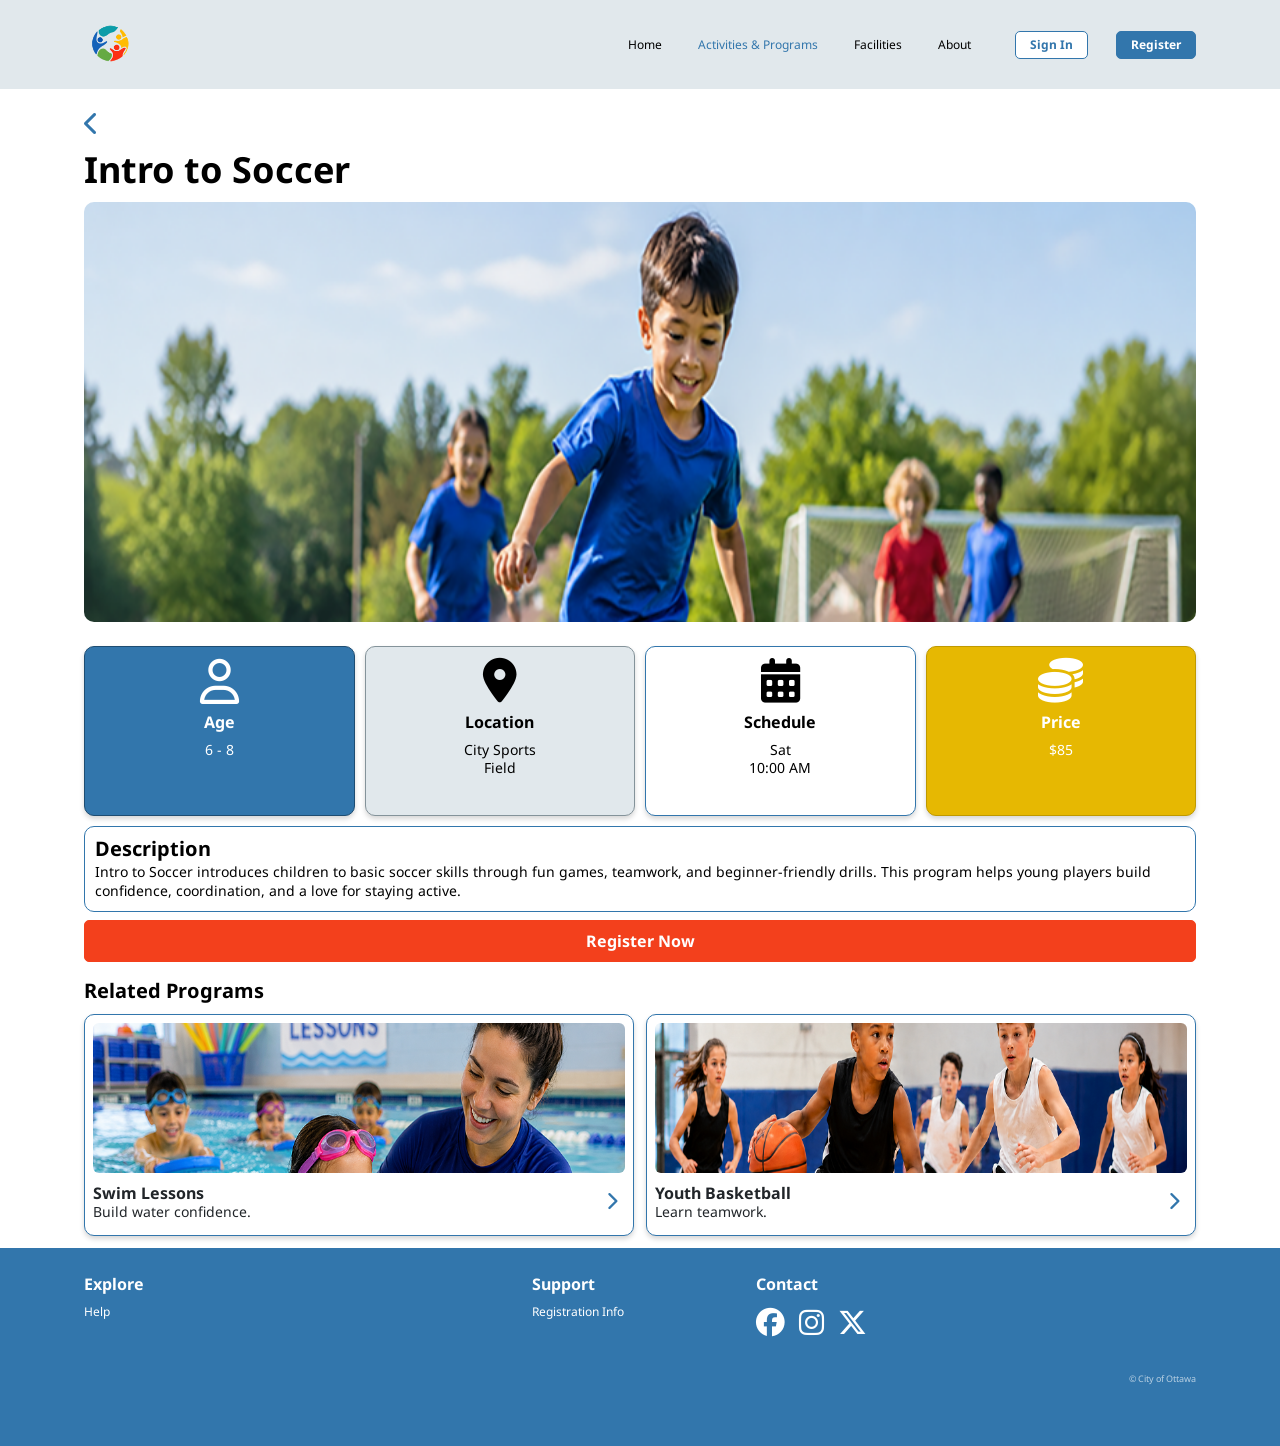
==== program-details.html @ 9c67387b "complete mobile pages and begin tablet homepage" ====
<!DOCTYPE html>
<html lang="en">

<head>
  <meta charset="UTF-8">

  <meta
    name="viewport"
    content="width=device-width, initial-scale=1"
  >

  <meta
    name="description"
    content="View details, schedule, location, price, and related programs for Intro to Soccer."
  >

  <title>Intro to Soccer | Recreation Centre</title>

  <!-- Google Font -->
  <link rel="preconnect" href="https://fonts.googleapis.com">

  <link
    rel="preconnect"
    href="https://fonts.gstatic.com"
    crossorigin
  >

  <link
    href="https://fonts.googleapis.com/css2?family=Noto+Sans:wght@400;600;700&display=swap"
    rel="stylesheet"
  >

  <!-- Bootstrap CSS -->
  <link
    href="https://cdn.jsdelivr.net/npm/bootstrap@5.3.3/dist/css/bootstrap.min.css"
    rel="stylesheet"
  >

  <!-- Font Awesome -->
  <link
    rel="stylesheet"
    href="https://cdnjs.cloudflare.com/ajax/libs/font-awesome/6.5.2/css/all.min.css"
  >

  <!-- Custom CSS -->
  <link rel="stylesheet" href="css/style.css">
</head>

<body>
  <!-- Skip link -->
  <a class="skip-link" href="#main-content">
    Skip to main content
  </a>

  <!-- Header -->
  <header class="site-header">
    <nav
      class="navbar navbar-expand-lg"
      aria-label="Main navigation"
    >
      <div class="container-fluid px-4">
        <!-- Logo -->
        <a
          class="navbar-brand"
          href="index.html"
          aria-label="Recreation Centre home"
        >
          <img
            src="images/logo-100.png"
            srcset="
              images/logo-100.png 1x,
              images/logo-200.png 2x
            "
            alt="Recreation Centre"
            class="site-logo"
          >
        </a>

        <!-- Mobile menu button -->
        <button
          class="navbar-toggler border-0 shadow-none"
          type="button"
          data-bs-toggle="offcanvas"
          data-bs-target="#mobile-navigation"
          aria-controls="mobile-navigation"
          aria-label="Open navigation menu"
        >
          <i
            class="fa-solid fa-bars"
            aria-hidden="true"
          ></i>
        </button>

        <!-- Desktop navigation -->
        <div class="d-none d-lg-flex ms-auto">
          <ul class="navbar-nav align-items-lg-center">
            <li class="nav-item">
              <a
                class="nav-link"
                href="index.html"
              >
                Home
              </a>
            </li>

            <li class="nav-item">
              <a
                class="nav-link active"
                href="programs.html"
                aria-current="page"
              >
                Activities &amp; Programs
              </a>
            </li>

            <li class="nav-item">
              <a
                class="nav-link"
                href="#"
              >
                Facilities
              </a>
            </li>

            <li class="nav-item">
              <a
                class="nav-link"
                href="#"
              >
                About
              </a>
            </li>

            <li class="nav-item ms-lg-3">
              <a
                class="btn btn-outline-primary"
                href="#"
              >
                Sign In
              </a>
            </li>

            <li class="nav-item ms-lg-2">
              <a
                class="btn btn-primary register-button"
                href="#"
              >
                Register
              </a>
            </li>
          </ul>
        </div>
      </div>
    </nav>
  </header>

  <!-- Mobile offcanvas navigation -->
  <div
    class="offcanvas offcanvas-end mobile-menu"
    tabindex="-1"
    id="mobile-navigation"
    aria-labelledby="mobile-navigation-title"
  >
    <div class="offcanvas-header">
      <h2
        class="visually-hidden"
        id="mobile-navigation-title"
      >
        Mobile navigation
      </h2>

      <button
        type="button"
        class="btn-close"
        data-bs-dismiss="offcanvas"
        aria-label="Close navigation menu"
      ></button>
    </div>

    <div class="offcanvas-body d-flex flex-column">
      <!-- Main mobile navigation -->
      <nav aria-label="Mobile navigation">
        <ul class="mobile-nav-list list-unstyled mb-0">
          <li class="mobile-nav-item">
            <a
              class="mobile-nav-link"
              href="index.html"
            >
              <span
                class="mobile-nav-icon"
                aria-hidden="true"
              >
                <i class="fa-solid fa-house"></i>
              </span>

              <span>Home</span>
            </a>
          </li>

          <li class="mobile-nav-item">
            <a
              class="mobile-nav-link active"
              href="programs.html"
              aria-current="page"
            >
              <span
                class="mobile-nav-icon"
                aria-hidden="true"
              >
                <i class="fa-solid fa-qrcode"></i>
              </span>

              <span>Activities &amp; Programs</span>
            </a>
          </li>

          <li class="mobile-nav-item">
            <a
              class="mobile-nav-link"
              href="#"
            >
              <span
                class="mobile-nav-icon"
                aria-hidden="true"
              >
                <i class="fa-regular fa-building"></i>
              </span>

              <span>Facilities</span>
            </a>
          </li>

          <li class="mobile-nav-item">
            <a
              class="mobile-nav-link"
              href="#"
            >
              <span
                class="mobile-nav-icon"
                aria-hidden="true"
              >
                <i class="fa-solid fa-circle-info"></i>
              </span>

              <span>About</span>
            </a>
          </li>
        </ul>
      </nav>

      <!-- Account buttons -->
      <div class="mobile-account-actions">
        <a
          class="btn btn-outline-primary w-100"
          href="#"
        >
          Sign In
        </a>

        <a
          class="btn btn-primary register-button w-100"
          href="#"
        >
          Register
        </a>
      </div>

      <!-- Bottom utility links -->
      <div class="mobile-menu-footer mt-auto">
        <ul class="list-unstyled mb-0">
          <li>
            <button
              class="mobile-utility-link w-100"
              type="button"
            >
              <span
                class="mobile-nav-icon"
                aria-hidden="true"
              >
                <i class="fa-solid fa-globe"></i>
              </span>

              <span>Language</span>

              <i
                class="fa-solid fa-chevron-down ms-auto"
                aria-hidden="true"
              ></i>
            </button>
          </li>

          <li>
            <a
              class="mobile-utility-link"
              href="#"
            >
              <span
                class="mobile-nav-icon"
                aria-hidden="true"
              >
                <i class="fa-regular fa-circle-question"></i>
              </span>

              <span>Help</span>
            </a>
          </li>
        </ul>
      </div>
    </div>
  </div>

  <!-- Main content -->
  <main id="main-content">

    <!-- Program introduction section -->
    <section
      class="program-detail-intro-section"
      aria-labelledby="program-detail-title"
    >
      <div class="container-fluid px-4">
        <a
          class="back-link"
          href="programs.html"
          aria-label="Back to programs"
        >
          <i
            class="fa-solid fa-chevron-left"
            aria-hidden="true"
          ></i>
        </a>

        <h1 id="program-detail-title">
          Intro to Soccer
        </h1>

        <img
          src="images/soccer-large.png"
          srcset="
            images/soccer-small.png 400w,
            images/soccer-large.png 800w
          "
          sizes="
            (min-width: 768px) 720px,
            100vw
          "
          class="program-detail-hero-image"
          alt="Children playing soccer outdoors"
        >
      </div>
    </section>

    <!-- Program information section -->
    <section
      class="program-information-section"
      aria-labelledby="program-information-title"
    >
      <div class="container-fluid px-4">
        <h2
          class="visually-hidden"
          id="program-information-title"
        >
          Program information
        </h2>

        <div class="row g-2">
          <!-- Age -->
          <div class="col-3">
            <article class="program-info-card age-info-card">
              <i
                class="fa-regular fa-user"
                aria-hidden="true"
              ></i>

              <h3>Age</h3>

              <p>6 - 8</p>
            </article>
          </div>

          <!-- Location -->
          <div class="col-3">
            <article class="program-info-card location-info-card">
              <i
                class="fa-solid fa-location-dot"
                aria-hidden="true"
              ></i>

              <h3>Location</h3>

              <p>
                City Sports<br>
                Field
              </p>
            </article>
          </div>

          <!-- Schedule -->
          <div class="col-3">
            <article class="program-info-card schedule-info-card">
              <i
                class="fa-solid fa-calendar-days"
                aria-hidden="true"
              ></i>

              <h3>Schedule</h3>

              <p>
                Sat<br>
                10:00 AM
              </p>
            </article>
          </div>

          <!-- Price -->
          <div class="col-3">
            <article class="program-info-card price-info-card">
              <i
                class="fa-solid fa-coins"
                aria-hidden="true"
              ></i>

              <h3>Price</h3>

              <p>$85</p>
            </article>
          </div>
        </div>
      </div>
    </section>

    <!-- Description section -->
    <section
      class="program-description-section"
      aria-labelledby="program-description-title"
    >
      <div class="container-fluid px-4">
        <article class="program-description-card">
          <h2 id="program-description-title">
            Description
          </h2>

          <p>
            Intro to Soccer introduces children to basic soccer skills
            through fun games, teamwork, and beginner-friendly drills.
            This program helps young players build confidence,
            coordination, and a love for staying active.
          </p>
        </article>

        <a
          class="btn btn-primary register-now-button w-100"
          href="#"
        >
          Register Now
        </a>
      </div>
    </section>

    <!-- Related programs section -->
    <section
      class="related-programs-section"
      aria-labelledby="related-programs-title"
    >
      <div class="container-fluid px-4">
        <h2 id="related-programs-title">
          Related Programs
        </h2>

        <div class="row g-3">
          <!-- Swim lessons -->
          <div class="col-6">
            <article class="card related-program-card h-100">
              <img
                src="images/swimming-small.png"
                srcset="
                  images/swimming-small.png 400w,
                  images/swimming-large.png 800w
                "
                sizes="50vw"
                class="card-img-top related-program-image"
                alt="Children attending a swimming lesson"
              >

              <div class="card-body">
                <div>
                  <h3 class="card-title">
                    Swim Lessons
                  </h3>

                  <p class="card-text">
                    Build water confidence.
                  </p>
                </div>

                <a
                  class="related-program-arrow"
                  href="program-details.html"
                  aria-label="View Swim Lessons program details"
                >
                  <i
                    class="fa-solid fa-chevron-right"
                    aria-hidden="true"
                  ></i>
                </a>
              </div>
            </article>
          </div>

          <!-- Youth basketball -->
          <div class="col-6">
            <article class="card related-program-card h-100">
              <img
                src="images/basketball-large.png"
                srcset="
                  images/basketball-small.png 400w,
                  images/basketball-large.png 800w
                "
                sizes="50vw"
                class="card-img-top related-program-image basketball-program-image"
                alt="Young people playing basketball in a gym"
              >

              <div class="card-body">
                <div>
                  <h3 class="card-title">
                    Youth Basketball
                  </h3>

                  <p class="card-text">
                    Learn teamwork.
                  </p>
                </div>

                <a
                  class="related-program-arrow"
                  href="program-details.html"
                  aria-label="View Youth Basketball program details"
                >
                  <i
                    class="fa-solid fa-chevron-right"
                    aria-hidden="true"
                  ></i>
                </a>
              </div>
            </article>
          </div>
        </div>
      </div>
    </section>
  </main>

  <!-- Footer -->
  <footer class="site-footer">
    <div class="container-fluid px-4">
      <div class="row text-center g-3">
        <div class="col-4">
          <h2 class="footer-heading">
            Explore
          </h2>

          <ul class="footer-links list-unstyled">
            <li>
              <a href="#">Help</a>
            </li>
          </ul>
        </div>

        <div class="col-4">
          <h2 class="footer-heading">
            Support
          </h2>

          <ul class="footer-links list-unstyled">
            <li>
              <a href="#">Registration Info</a>
            </li>
          </ul>
        </div>

        <div class="col-4">
          <h2 class="footer-heading">
            Contact
          </h2>

          <div class="social-links">
            <a
              href="#"
              aria-label="Facebook"
            >
              <i
                class="fa-brands fa-facebook"
                aria-hidden="true"
              ></i>
            </a>

            <a
              href="#"
              aria-label="Instagram"
            >
              <i
                class="fa-brands fa-instagram"
                aria-hidden="true"
              ></i>
            </a>

            <a
              href="#"
              aria-label="X"
            >
              <i
                class="fa-brands fa-x-twitter"
                aria-hidden="true"
              ></i>
            </a>
          </div>
        </div>
      </div>

      <p class="copyright">
        &copy; City of Ottawa
      </p>
    </div>
  </footer>

  <!-- Bootstrap JS -->
  <script
    src="https://cdn.jsdelivr.net/npm/bootstrap@5.3.3/dist/js/bootstrap.bundle.min.js"
  ></script>
</body>

</html>
---- css/style.css ----
/* ==================================================
   Google Font fallback
================================================== */

:root {
  /* Bootstrap overrides */
  --bs-primary: #f3401c;
  --bs-primary-rgb: 243, 64, 28;

  /* Brand colours */
  --color-primary: #f3401c;
  --color-primary-dark: #c93217;
  --color-blue: #3276ac;
  --color-blue-dark: #1e4d72;
  --color-yellow: #e6b802;
  --color-yellow-dark: #bf9900;

  /* Neutral colours */
  --color-text: #000000;
  --color-secondary-text: #333333;
  --color-muted-text: #5f6368;
  --color-background: #ffffff;
  --color-light-background: #e1e8ec;
  --color-light-border: #84939a;
  --color-white: #ffffff;

  /* Footer */
  --color-footer-background: #3276ac;
  --color-footer-text: #ffffff;

  /* Typography */
  --font-primary: "Noto Sans", Arial, sans-serif;

  --font-size-h1: 1.625rem; /* 26px */
  --font-size-h2: 1.25rem;  /* 20px */
  --font-size-h3: 1rem;     /* 16px */
  --font-size-body: 0.875rem; /* 14px */
  --font-size-large-body: 1rem; /* 16px */
  --font-size-small: 0.75rem; /* 12px */

  /* Layout */
  --page-padding: 20px;
  --content-max-width: 1200px;

  /* Shapes */
  --radius-small: 5px;
  --radius-medium: 10px;

  /* Motion */
  --transition-default: 0.2s ease;
}


/* ==================================================
   Reset and global styles
================================================== */

*,
*::before,
*::after {
  box-sizing: border-box;
}

html {
  scroll-behavior: smooth;
}

body {
  min-width: 320px;
  margin: 0;
  overflow-x: hidden;
  color: var(--color-text);
  background-color: var(--color-background);
  font-family: var(--font-primary);
  font-size: var(--font-size-body);
  line-height: 1.5;
}

button,
input,
select,
textarea {
  font-family: var(--font-primary);
}

img {
  display: block;
  max-width: 100%;
  height: auto;
}

a {
  color: inherit;
  text-decoration: none;
}

button,
input {
  font: inherit;
}

h1,
h2,
h3,
p {
  margin-top: 0;
}

h1 {
  font-size: var(--font-size-h1);
  font-weight: 600;
  line-height: 1.54;
}

h2 {
  font-size: var(--font-size-h2);
  font-weight: 600;
  line-height: 1.3;
}

h3 {
  font-size: var(--font-size-h3);
  font-weight: 700;
  line-height: 1.3;
}


/* ==================================================
   Shared Bootstrap container adjustment
================================================== */

/*
  Bootstrap px-4 is 24px and uses !important.
  The design needs 20px, so these selectors override it.
*/

.site-header .container-fluid,
main .container-fluid,
.site-footer .container-fluid {
  width: 100%;
  max-width: var(--content-max-width);
  margin-inline: auto;
  padding-right: var(--page-padding) !important;
  padding-left: var(--page-padding) !important;
}


/* ==================================================
   Accessibility
================================================== */

.skip-link {
  position: fixed;
  top: -100px;
  left: var(--page-padding);
  z-index: 2000;
  padding: 0.75rem 1rem;
  color: var(--color-white);
  background-color: var(--color-blue-dark);
  border-radius: var(--radius-small);
}

.skip-link:focus {
  top: 1rem;
}

a,
button,
.btn,
.form-control {
  transition:
    color var(--transition-default),
    background-color var(--transition-default),
    border-color var(--transition-default),
    box-shadow var(--transition-default),
    transform var(--transition-default);
}

a:focus-visible,
button:focus-visible,
.btn:focus-visible,
.form-control:focus-visible {
  outline: 3px solid rgba(50, 118, 172, 0.4);
  outline-offset: 3px;
}


/* ==================================================
   Bootstrap buttons
================================================== */

.btn {
  display: inline-flex;
  min-height: 40px;
  padding: 0.7rem 1.1rem;
  align-items: center;
  justify-content: center;
  border-radius: var(--radius-small);
  font-size: 1rem;
  font-weight: 700;
  line-height: 1;
}

.btn-primary {
  --bs-btn-color: #ffffff;
  --bs-btn-bg: #f3401c;
  --bs-btn-border-color: #f3401c;

  --bs-btn-hover-color: #ffffff;
  --bs-btn-hover-bg: #c93217;
  --bs-btn-hover-border-color: #c93217;


  --bs-btn-active-color: #ffffff;
  --bs-btn-active-bg: #C93217;
  --bs-btn-active-border-color: #c93217;
}

.btn-outline-primary {
  --bs-btn-color: #3276ac;
  --bs-btn-bg: #ffffff;
  --bs-btn-border-color: #3276ac;

  --bs-btn-hover-color: #3276ac;
  --bs-btn-hover-bg: #96a3ab;
  --bs-btn-hover-border-color: #3276ac;

  --bs-btn-active-color: #3276ac;
  --bs-btn-active-bg: #96a3ab;
  --bs-btn-active-border-color: #3276ac;
}

/* Register button exception */
.register-button {
    color: #ffffff;
    background-color: #3276ac;
    border-color: #3276ac;
}

.register-button:hover,
.register-button:focus-visible,
.register-button:active
.register-button.btn-primary:hover,
.register-button.btn-primary:focus-visible,
.register-button.btn-primary:active
.register-button.btn-primary.show {
    color: #ffffff;
    background-color: #1d496c;
    border-color: #1d496c;
}


/* ==================================================
   Header
================================================== */

.site-header {
  position: relative;
  z-index: 1030;
  height: 68px;
  background-color: var(--color-light-background);
}

.site-header .navbar {
  height: 68px;
  padding: 0;
}

.site-header .container-fluid {
  height: 100%;
}

.navbar-brand {
  display: flex;
  align-items: center;
  padding: 0;
  margin: 0;
}

.site-logo {
  width: 44px;
  height: 44px;
  object-fit: contain;
}

.brand-name {
  display: none;
}

.navbar-toggler {
  display: flex;
  width: 40px;
  height: 40px;
  padding: 0;
  align-items: center;
  justify-content: center;
  color: var(--color-text);
}

.navbar-toggler i {
  font-size: 2rem;
}

.navbar-toggler:hover {
  color: var(--color-blue);
}

.navbar-toggler:focus {
  box-shadow: none;
}


/* ==================================================
   Mobile offcanvas navigation
================================================== */

.mobile-menu {
  --bs-offcanvas-width: min(80vw, 320px);

  color: var(--color-text);
  background-color: var(--color-white);
  border-left: 0;
}

.mobile-menu .offcanvas-header {
  min-height: 68px;
  padding: 18px 20px 10px;
  justify-content: flex-end;
}

.mobile-menu .btn-close {
  width: 24px;
  height: 24px;
  padding: 0.5rem;
  margin: 0;
  background-size: 24px;
  opacity: 1;
}

.mobile-menu .offcanvas-body {
  padding: 10px 22px 24px;
}

.mobile-nav-list {
  margin: 0;
}

.mobile-nav-item {
  border-bottom: 1px solid #c8c8c8;
}

.mobile-nav-item:last-child {
  border-bottom: 0;
}

.mobile-nav-link {
  display: flex;
  min-height: 57px;
  align-items: center;
  gap: 18px;
  color: var(--color-text);
  font-size: 0.875rem;
  font-weight: 600;
}

.mobile-nav-link:hover,
.mobile-nav-link:focus-visible,
.mobile-nav-link.active {
  color: var(--color-blue);
}

.mobile-nav-icon {
  display: inline-flex;
  width: 28px;
  min-width: 28px;
  align-items: center;
  justify-content: center;
  font-size: 1.35rem;
}

.mobile-account-actions {
  display: grid;
  gap: 10px;
  margin-top: 18px;
}

.mobile-account-actions .btn {
  min-height: 40px;
}

.mobile-menu-footer {
  padding-top: 17px;
  border-top: 1px solid #9e9e9e;
}

.mobile-utility-link {
  display: flex;
  min-height: 46px;
  padding: 0;
  align-items: center;
  gap: 18px;
  color: var(--color-text);
  background: transparent;
  border: 0;
  font-size: 0.875rem;
  text-align: left;
}

.mobile-utility-link:hover,
.mobile-utility-link:focus-visible {
  color: var(--color-blue);
}

.offcanvas-backdrop.show {
  opacity: 0.55;
}


/* ==================================================
   Hero
================================================== */

.hero-section {
  min-height: 300px;
  position: relative;
  color: var(--color-white);
  background-image: url("../images/hero-small.png");
  background-position: center;
  background-repeat: no-repeat;
  background-size: cover;
}

.hero-overlay {
  min-height: 300px;
  padding-top: 22px;
  padding-bottom: 55px;
  display: flex;
  align-items: flex-start;
  background:
    linear-gradient(
      rgba(0, 0, 0, 0.1),
      rgba(0, 0, 0, 0.1)
    );
}

.hero-section h1 {
  max-width: 275px;
  margin-bottom: 2px;
  color: var(--color-white);
  font-size: var(--font-size-h1);
  font-weight: 600;
  line-height: 1.54;
}

.hero-section p {
  max-width: 340px;
  margin-bottom: 8px;
  color: var(--color-white);
  font-size: var(--font-size-large-body);
  font-weight: 400;
  line-height: 1.45;
}

.hero-button {
  min-height: 42px;
  padding: 0.4rem 1.25rem;
}


/* ==================================================
   Search
================================================== */

.search-section {
  position: relative;
  z-index: 10;
  margin-top: -23px;
  margin-bottom: 42px;
}

.search-form {
  width: 100%;
}

.search-form .input-group {
  height: 36px;
}

.search-form .input-group-text {
  padding: 0 0 0 12px;
  color: var(--color-blue);
  background-color: var(--color-white);
  border: 1px solid var(--color-blue);
  border-right: 0;
  border-radius: var(--radius-medium) 0 0 var(--radius-medium);
  font-size: 1.4rem;
}

.search-form .form-control {
  height: 36px;
  padding: 0 12px;
  color: var(--color-text);
  background-color: var(--color-white);
  border: 1px solid var(--color-blue);
  border-left: 0;
  border-radius: 0 var(--radius-medium) var(--radius-medium) 0;
  font-size: 1rem;
  box-shadow: none;
}

.search-form .form-control::placeholder {
  color: #cfd8de;
  opacity: 1;
}

.search-form .form-control:focus {
  border-color: var(--color-blue-dark);
  box-shadow: none;
}


/* ==================================================
   Quick links
================================================== */

.quick-links-section {
  padding-bottom: 18px;
}

.quick-links-section h2 {
  margin-bottom: 18px;
}

.quick-links-section .row {
  --bs-gutter-x: 14px;
  --bs-gutter-y: 14px;
}

.quick-link-card {
  display: flex;
  width: 100%;
  min-height: 67px;
  padding: 20px 16px;
  align-items: center;
  justify-content: center;
  gap: 13px;
  color: var(--color-text);
  border: 1px solid;
  border-radius: var(--radius-medium);
  box-shadow: 0 3px 5px rgba(0, 0, 0, 0.18);
  font-size: 1rem;
  font-weight: 700;
}

.quick-link-card i {
  width: 26px;
  min-width: 26px;
  font-size: 1.55rem;
  text-align: center;
}

.quick-link-card:hover {
  transform: translateY(-2px);
}

.quick-link-programs {
  color: var(--color-white);
  background-color: var(--color-yellow);
  border-color: var(--color-yellow-dark);
}

.quick-link-programs:hover,
.quick-link-programs:focus-visible {
  color: var(--color-white);
  background-color: var(--color-yellow-dark);
}

.quick-link-facilities {
  color: var(--color-text);
  background-color: var(--color-light-background);
  border-color: var(--color-light-border);
}

.quick-link-facilities:hover,
.quick-link-facilities:focus-visible {
  color: var(--color-text);
  background-color: #aeb8bf;
  border-color: var(--color-light-border);
}

.quick-link-schedules {
  color: var(--color-text);
  background-color: var(--color-white);
  border-color: var(--color-blue);
}

.quick-link-schedules:hover,
.quick-link-schedules:focus-visible {
  color: var(--color-text);
  background-color: #aeb8bf;
  border-color: var(--color-blue);
}

.quick-link-register {
  color: var(--color-white);
  background-color: var(--color-blue);
  border-color: var(--color-blue-dark);
}

.quick-link-register:hover,
.quick-link-register:focus-visible {
  color: var(--color-white);
  background-color: var(--color-blue-dark);
}

.quick-link-description {
  display: none;
}


/* ==================================================
   Popular programs
================================================== */

.popular-programs-section {
  padding-bottom: 16px;
}

.popular-programs-section h2 {
  margin-bottom: 14px;
}

.popular-programs-section .row {
  --bs-gutter-y: 11px;
}

.program-card {
  overflow: hidden;
  min-height: 103px;
  border: 1px solid var(--color-blue);
  border-radius: var(--radius-medium);
  box-shadow: 0 3px 5px rgba(0, 0, 0, 0.16);
}

.program-card .row {
  min-height: 103px;
  flex-wrap: nowrap;
}

.program-image {
  width: 108px;
  height: 80px;
  margin-left: 9px;
  object-fit: cover;
  border-radius: 5px;
}

.program-card .card-body {
  padding: 8px 8px 7px 16px;
}

.program-card .card-title {
  margin-bottom: 5px;
  font-size: var(--font-size-h3);
  font-weight: 700;
  white-space: nowrap;
}

.program-age {
  margin-bottom: 3px;
  color: var(--color-secondary-text);
  font-size: var(--font-size-body);
}

.program-card .card-text {
  margin-bottom: 0;
  color: var(--color-secondary-text);
  font-size: var(--font-size-body);
  line-height: 1.3;
}

.program-arrow {
  display: flex;
  width: 34px;
  min-height: 103px;
  align-items: center;
  justify-content: center;
  color: var(--color-blue);
  font-size: 1.25rem;
}

.program-arrow:hover,
.program-arrow:focus-visible {
  color: var(--color-blue-dark);
  background-color: rgba(50, 118, 172, 0.08);
}

/* ==================================================
   Activities & Programs page
================================================== */

/* Page title and search */
.programs-intro-section {
  padding-top: 18px;
}

.programs-intro-section h1 {
  margin-bottom: 12px;
  font-family: "Noto Sans", Arial, sans-serif;
  font-size: 26px;
  font-weight: 700;
  line-height: 1.3;
}

.program-search-form .input-group {
  height: 48px;
}

.program-search-form .input-group-text {
  padding: 0 0 0 12px;
  color: var(--color-blue);
  background-color: var(--color-white);
  border: 1px solid var(--color-blue);
  border-right: 0;
  border-radius: var(--radius-medium) 0 0 var(--radius-medium);
  font-size: 1.35rem;
}

.program-search-form .form-control {
  height: 48px;
  padding: 0 12px;
  color: var(--color-text);
  background-color: var(--color-white);
  border: 1px solid var(--color-blue);
  border-left: 0;
  border-radius: 0 var(--radius-medium) var(--radius-medium) 0;
  font-size: 1rem;
  box-shadow: none;
}

.program-search-form .form-control::placeholder {
  color: #cfd8de;
  opacity: 1;
}

.program-search-form .form-control:focus {
  border-color: var(--color-blue-dark);
  box-shadow: none;
}


/* Filter section */
.program-filter-section {
  padding-top: 13px;
  padding-bottom: 22px;
}

.program-filter-button {
  display: flex;
  min-height: 48px;
  padding: 0;
  align-items: center;
  justify-content: center;
  line-height: 1;
  gap: 12px;
  color: #3276ac;
  background-color: #ffffff;
  border: 1px solid #3276ac;
  border-radius: var(--radius-medium);
  font-family: "Noto Sans", Arial, sans-serif;
  font-size: 16px;
  font-weight: 600;
}

.program-filter-button i {
  font-size: 1.25rem;
}

/* White button hover */
.program-filter-button:hover,
.program-filter-button:focus-visible,
.program-filter-button[aria-expanded="true"] {
  color: #3276ac;
  background-color: #aeb8bf;
  border-color: #3276ac;
}

.filter-options-panel {
  margin-top: 10px;
  padding: 16px;
  background-color: var(--color-light-background);
  border: 1px solid var(--color-light-border);
  border-radius: var(--radius-medium);
}

.filter-options-panel .form-label {
  margin-bottom: 5px;
  font-weight: 600;
}

.filter-options-panel .form-select {
  border-color: var(--color-light-border);
}

.filter-options-panel .form-select:focus {
  border-color: var(--color-blue);
  box-shadow: 0 0 0 0.2rem rgba(50, 118, 172, 0.2);
}


/* Program list */
.program-list-section {
  padding-bottom: 12px;
}

.program-list-section .row {
  --bs-gutter-y: 14px;
}

.program-list-card {
  overflow: hidden;
  min-height: 120px;
  background-color: #ffffff;
  border: 1px solid var(--color-blue);
  border-radius: var(--radius-medium);
  box-shadow: 0 3px 5px rgba(0, 0, 0, 0.16);
  transition:
    background-color var(--transition-default),
    border-color var(--transition-default),
    box-shadow var(--transition-default),
    transform var(--transition-default);
}

.program-list-card:hover,
.program-list-card:focus-within {
  background-color: #aeb8bf;
}

.program-list-card > .row {
  min-height: 120px;
}

.program-list-image {
  width: 116px;
  height: 102px;
  margin-left: 8px;
  object-fit: cover;
  border-radius: 5px;
}

.program-list-card .card-body {
  padding: 8px 4px 6px 10px;
}

.program-list-card .card-title {
  margin-bottom: 5px;
  font-family: "Noto Sans", Arial, sans-serif;
  font-size: 16px;
  font-weight: 700;
  line-height: 1.25;
}

.program-details-list {
  margin: 0;
}

.program-details-list li {
  display: flex;
  min-height: 24px;
  align-items: center;
  gap: 8px;
  color: var(--color-secondary-text);
  font-family: "Noto Sans", Arial, sans-serif;
  font-size: 14px;
  font-weight: 400;
  line-height: 1.25;
}

.program-details-list i {
  width: 14px;
  min-width: 14px;
  color: var(--color-text);
  font-size: 0.8rem;
  text-align: center;
}

.program-list-arrow {
  display: flex;
  width: 36px;
  min-height: 120px;
  align-items: center;
  justify-content: center;
  color: var(--color-blue);
  font-size: 1.2rem;
}

.program-list-arrow:hover,
.program-list-arrow:focus-visible {
  color: var(--color-blue-dark);
}

/* ==================================================
   Program Details page
================================================== */

/* Intro section */
.program-detail-intro-section {
  padding-top: 14px;
}

.back-link {
  display: inline-flex;
  width: 40px;
  height: 40px;
  margin-bottom: 4px;
  align-items: center;
  justify-content: flex-start;
  color: #3276ac;
  font-size: 1.5rem;
  line-height: 1;
}

.back-link:hover {
  color: #3276ac;
}

.back-link:focus-visible,
.back-link:active {
  color: #b4c2cc;
}

.program-detail-intro-section h1 {
  margin-bottom: 8px;
  font-size: 26px;
  font-weight: 700;
  line-height: 1.3;
}

.program-detail-hero-image {
  width: 100%;
  height: 185px;
  object-fit: cover;
  object-position: center top;
  border-radius: 10px;
}


/* ==================================================
   Program information cards
================================================== */

.program-information-section {
  padding-top: 24px;
}

.program-information-section .row {
  --bs-gutter-x: 10px;
}

.program-info-card {
  display: flex;
  min-height: 125px;
  padding: 12px 5px 10px;
  flex-direction: column;
  align-items: center;
  justify-content: flex-start;
  text-align: center;
  border: 1px solid;
  border-radius: 10px;
  box-shadow: 0 3px 5px rgba(0, 0, 0, 0.16);
}

.program-info-card i {
  margin-bottom: 10px;
  font-size: 2rem;
  line-height: 1;
}

.program-info-card h3 {
  margin-bottom: 10px;
  font-size: 16px;
  font-weight: 700;
  line-height: 1.1;
}

.program-info-card p {
  margin-bottom: 0;
  font-size: 14px;
  line-height: 1.25;
}


/* Age */
.age-info-card {
  color: #ffffff;
  background-color: #3276ac;
  border-color: #1e4d72;
}

.age-info-card:hover,
.age-info-card:focus-within {
  background-color: #1d496c;
}


/* Location */
.location-info-card {
  color: #000000;
  background-color: #e1e8ec;
  border-color: #84939a;
}

.location-info-card:hover,
.location-info-card:focus-within {
  background-color: #aeb8bf;
}


/* Schedule */
.schedule-info-card {
  color: #000000;
  background-color: #ffffff;
  border-color: #3276ac;
}

.schedule-info-card:hover,
.schedule-info-card:focus-within {
  background-color: #aeb8bf;
}


/* Price */
.price-info-card {
  color: #ffffff;
  background-color: #e6b802;
  border-color: #bf9900;
}

.price-info-card:hover,
.price-info-card:focus-within {
  background-color: #bf9900;
}


/* ==================================================
   Description section
================================================== */

.program-description-section {
  padding-top: 10px;
}

.program-description-card {
  padding: 10px;
  background-color: #ffffff;
  border: 1px solid #3276ac;
  border-radius: 10px;
}

.program-description-card:hover,
.program-description-card:focus-within {
  background-color: #aeb8bf;
}

.program-description-card h2 {
  margin-bottom: 2px;
  font-size: 20px;
  font-weight: 700;
  line-height: 1.2;
}

.program-description-card p {
  margin-bottom: 0;
  font-size: 14px;
  line-height: 1.35;
}

.register-now-button {
  min-height: 42px;
  margin-top: 8px;
}


/* ==================================================
   Related programs
================================================== */

.related-programs-section {
  padding-top: 16px;
  padding-bottom: 12px;
}

.related-programs-section h2 {
  margin-bottom: 10px;
  font-size: 20px;
  font-weight: 700;
}

.related-programs-section .row {
  --bs-gutter-x: 12px;
}

.related-program-card {
  overflow: hidden;
  background-color: #ffffff;
  border: 1px solid #3276ac;
  border-radius: 10px;
  box-shadow: 0 3px 5px rgba(0, 0, 0, 0.16);
}

.related-program-card:hover,
.related-program-card:focus-within {
  background-color: #aeb8bf;
}

.related-program-image {
  width: calc(100% - 16px);
  height: 65px;
  margin: 8px 8px 0;
  object-fit: cover;
  object-position: center 25%;
  border-radius: 6px;
}

/* Basketball image position adjustment */
.basketball-related-image {
  object-position: center 20%;
}

.related-program-card .card-body {
  display: flex;
  min-height: 62px;
  padding: 6px 8px 8px;
  align-items: center;
  justify-content: space-between;
  gap: 6px;
}

.related-program-card .card-title {
  margin-bottom: 1px;
  font-size: 16px;
  font-weight: 700;
  line-height: 1.15;
}

.related-program-card .card-text {
  margin-bottom: 0;
  font-size: 14px;
  line-height: 1.2;
}

.related-program-arrow {
  display: inline-flex;
  width: 26px;
  min-width: 26px;
  height: 40px;
  align-items: center;
  justify-content: center;
  color: #3276ac;
  font-size: 1.15rem;
}

.related-program-arrow:hover {
  color: #3276ac;
}

.related-program-arrow:focus-visible,
.related-program-arrow:active {
  color: #b4c2cc;
}


/* ==================================================
   Small mobile adjustment
================================================== */

@media (max-width: 359.98px) {
  .program-detail-hero-image {
    height: 160px;
  }

  .program-information-section .row {
    --bs-gutter-x: 6px;
  }

  .program-info-card {
    min-height: 118px;
    padding-inline: 2px;
  }

  .program-info-card i {
    font-size: 1.6rem;
  }

  .program-info-card h3 {
    font-size: 14px;
  }

  .program-info-card p {
    font-size: 12px;
  }

  .related-program-card .card-title {
    font-size: 14px;
  }

  .related-program-card .card-text {
    font-size: 12px;
  }
}

/* ==================================================
   Footer
================================================== */

.site-footer {
  padding: 13px 0 7px;
  color: var(--color-footer-text);
  background-color: var(--color-footer-background);
}

.site-footer .row {
  --bs-gutter-x: 8px;
  --bs-gutter-y: 0;
}

.footer-heading {
  margin-bottom: 0;
  color: var(--color-white);
  font-size: var(--font-size-small);
  font-weight: 600;
}

.footer-links {
  margin-bottom: 0;
}

.footer-links a {
  color: var(--color-footer-text);
  font-size: var(--font-size-small);
  font-weight: 400;
}

.footer-links a:hover,
.footer-links a:focus-visible,
.social-links a:hover,
.social-links a:focus-visible {
  color: #dcecf7;
}

.social-links {
  display: flex;
  justify-content: center;
  gap: 7px;
}

.social-links a {
  color: var(--color-footer-text);
  font-size: 0.9rem;
}

.copyright {
  margin: 6px 0 0;
  color: rgba(255, 255, 255, 0.65);
  font-size: 0.55rem;
  text-align: right;
}


/* ==================================================
   Tablet homepage
================================================== */

@media (min-width: 768px) {
  :root {
    --page-padding: 44px;
  }

  /* Header */
  .site-header,
  .site-header .navbar {
    height: 89px;
  }

  .site-logo {
    width: 52px;
    height: 52px;
  }

  .navbar-brand {
    gap: 12px;
  }

  .brand-name {
    display: block;
    color: var(--color-text);
    font-size: 16px;
    font-weight: 700;
    line-height: 1.05;
  }

  .navbar-nav {
    gap: 20px;
  }

  .navbar-nav .nav-link {
    padding: 8px 0;
    color: var(--color-text);
    font-size: 12px;
    font-weight: 400;
    white-space: nowrap;
  }

  .navbar-nav .nav-link:hover,
  .navbar-nav .nav-link:focus-visible,
  .navbar-nav .nav-link.active {
    color: var(--color-blue);
  }

  .navbar-nav .btn {
    min-height: 28px;
    padding: 5px 14px;
    font-size: 12px;
  }


  /* Hero */
  .hero-section {
    min-height: 360px;
    position: relative;
    color: var(--color-text);
    background: var(--color-white);
  }

  .hero-section::before {
    content: "";
    width: 43%;
    height: 251px;
    position: absolute;
    top: 24px;
    right: var(--page-padding);
    background-image:
      linear-gradient(
        to bottom,
        rgba(255, 255, 255, 0) 72%,
        rgba(255, 255, 255, 0.85) 100%
      ),
      url("../images/hero-large.png");
    background-position: center;
    background-repeat: no-repeat;
    background-size: cover;
    border-radius: 10px;
  }

  .hero-overlay {
    min-height: 360px;
    padding-top: 28px;
    padding-bottom: 76px;
    align-items: flex-start;
    background: transparent;
  }

  .hero-section .row {
    width: 100%;
  }

  .hero-section .col-12 {
    width: 50%;
  }

  .hero-section h1 {
    max-width: 390px;
    margin-bottom: 16px;
    color: var(--color-text);
    font-size: 36px;
    font-weight: 700;
    line-height: 1.45;
  }

  .hero-section p {
    max-width: 380px;
    margin-bottom: 16px;
    color: var(--color-text);
    font-size: 18px;
    line-height: 1.45;
  }

  .hero-button {
    width: 190px;
    min-height: 45px;
    padding: 0;
  }


  /* Search */
  .search-section {
    margin-top: -55px;
    margin-bottom: 20px;
  }

  .search-form {
    width: 100%;
    max-width: none;
    margin: 0;
  }

  .search-form .input-group {
    height: 44px;
  }

  .search-form .input-group-text,
  .search-form .form-control {
    height: 44px;
  }


  /* Quick links */
  .quick-links-section {
    padding-bottom: 22px;
  }

  .quick-links-section h2 {
    margin-bottom: 14px;
    font-size: 20px;
  }

  .quick-links-section .row {
    --bs-gutter-x: 20px;
    --bs-gutter-y: 0;
  }

  .quick-links-section .col-6 {
    width: 25%;
  }

  .quick-link-card {
    min-height: 174px;
    padding: 25px 19px 11px;
    flex-direction: column;
    justify-content: flex-start;
    gap: 9px;
    text-align: center;
  }

  .quick-link-card i {
    width: auto;
    margin-bottom: 0;
    font-size: 2.7rem;
  }

  .quick-link-title {
    font-size: 16px;
    font-weight: 700;
  }

  .quick-link-description {
    display: block;
    max-width: 135px;
    font-size: 14px;
    font-weight: 400;
    line-height: 1.35;
  }


  /* Popular programs */
  .popular-programs-section {
    padding-bottom: 28px;
  }

  .popular-programs-section h2 {
    margin-bottom: 12px;
    font-size: 20px;
  }

  .popular-programs-section .row {
    --bs-gutter-x: 20px;
    --bs-gutter-y: 0;
  }

  .popular-programs-section .col-12 {
    width: 25%;
  }

  .home-program-card,
  .program-card {
    min-height: 160px;
    position: relative;
    overflow: hidden;
    border: 1px solid var(--color-blue-dark);
    border-radius: 8px;
  }

  .home-program-image,
  .program-card .program-image {
    width: 100%;
    height: 160px;
    margin: 0;
    object-fit: cover;
    border-radius: 0;
  }

  .home-program-overlay {
    position: absolute;
    right: 0;
    bottom: 0;
    left: 0;
    padding: 30px 9px 8px;
    color: var(--color-white);
    background:
      linear-gradient(
        to bottom,
        rgba(0, 0, 0, 0),
        rgba(0, 0, 0, 0.82)
      );
  }

  .home-program-overlay h3 {
    margin-bottom: 3px;
    color: var(--color-white);
    font-size: 14px;
    font-weight: 700;
  }

  .home-program-overlay p {
    margin-bottom: 1px;
    color: var(--color-white);
    font-size: 11px;
    line-height: 1.25;
  }

  .home-program-overlay i {
    width: 14px;
  }


  /* Footer */
  .site-footer {
    min-height: 198px;
    padding: 26px 0 15px;
  }

  .site-footer .row {
    align-items: flex-start;
    text-align: left !important;
  }

  .site-footer .row > div {
    width: 20%;
  }

  .site-footer .row > div:first-child {
    width: 40%;
  }

  .footer-brand-area {
    display: block;
  }

  .footer-heading {
    margin-bottom: 6px;
    font-size: 16px;
    font-weight: 700;
  }

  .footer-links a {
    font-size: 12px;
  }

  .social-links {
    justify-content: flex-start;
    gap: 14px;
  }

  .social-links a {
    font-size: 1.8rem;
  }

  .copyright {
    margin-top: 28px;
    font-size: 9px;
  }
}

/* ==================================================
   Desktop
================================================== */

@media (min-width: 992px) {
  .program-detail-intro-section h1 {
    font-size: 36px;
  }

  .program-detail-hero-image {
    height: 420px;
  }

  .program-info-card {
    min-height: 170px;
  }

  .program-info-card i {
    font-size: 2.8rem;
  }

  .related-program-image {
    height: 150px;
  }
}
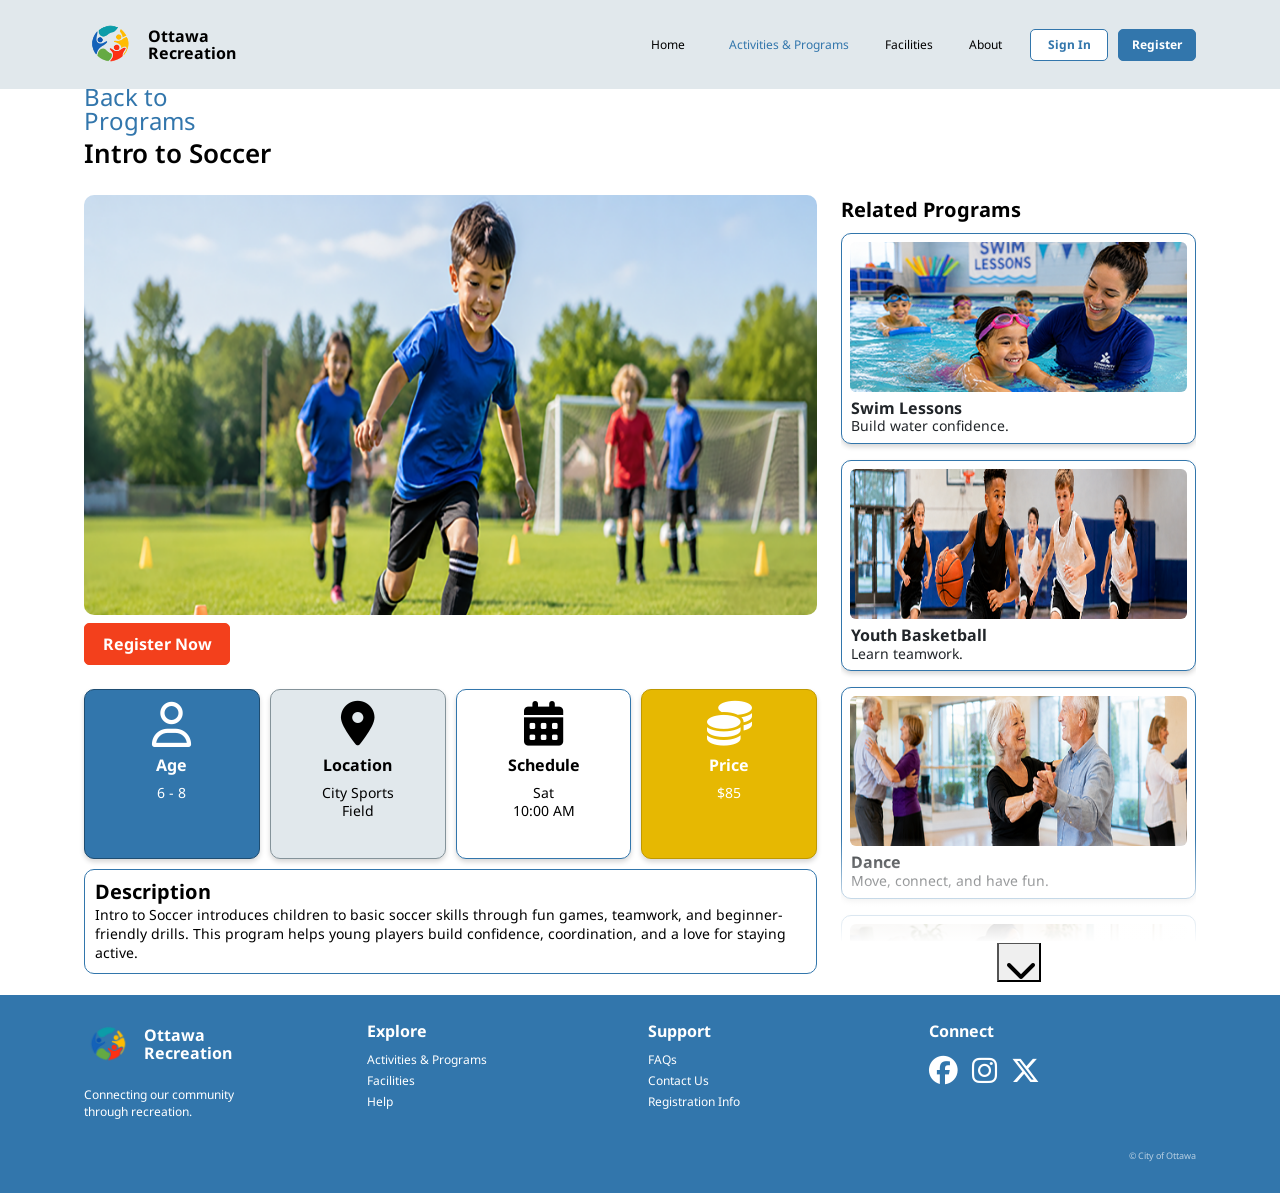
==== commit 720a52e5: "Update tablet layouts and program details" ====
--- a/program-details.html
+++ b/program-details.html
@@ -55,7 +55,7 @@
   <!-- Header -->
   <header class="site-header">
     <nav
-      class="navbar navbar-expand-lg"
+      class="navbar navbar-expand-md"
       aria-label="Main navigation"
     >
       <div class="container-fluid px-4">
@@ -74,11 +74,12 @@
             alt="Recreation Centre"
             class="site-logo"
           >
+          <span class="brand-name">Ottawa<br>Recreation</span>
         </a>
 
         <!-- Mobile menu button -->
         <button
-          class="navbar-toggler border-0 shadow-none"
+          class="navbar-toggler border-0 shadow-none d-md-none"
           type="button"
           data-bs-toggle="offcanvas"
           data-bs-target="#mobile-navigation"
@@ -92,9 +93,9 @@
         </button>
 
         <!-- Desktop navigation -->
-        <div class="d-none d-lg-flex ms-auto">
-          <ul class="navbar-nav align-items-lg-center">
-            <li class="nav-item">
+        <div class="d-none d-md-flex ms-auto">
+          <ul class="navbar-nav align-items-md-center">
+            <li class="nav-item ms-md-3">
               <a
                 class="nav-link"
                 href="index.html"
@@ -103,7 +104,7 @@
               </a>
             </li>
 
-            <li class="nav-item">
+            <li class="nav-item ms-md-2">
               <a
                 class="nav-link active"
                 href="programs.html"
@@ -131,18 +132,18 @@
               </a>
             </li>
 
-            <li class="nav-item ms-lg-3">
+            <li class="nav-item sign-in-item">
               <a
-                class="btn btn-outline-primary"
+                class="btn btn-outline-primary sign-in-button"
                 href="#"
               >
                 Sign In
               </a>
             </li>
 
-            <li class="nav-item ms-lg-2">
+            <li class="nav-item register-item">
               <a
-                class="btn btn-primary register-button"
+                class="btn register-button"
                 href="#"
               >
                 Register
@@ -308,281 +309,532 @@
       </div>
     </div>
   </div>
-
-  <!-- Main content -->
   <main id="main-content">
 
-    <!-- Program introduction section -->
-    <section
-      class="program-detail-intro-section"
-      aria-labelledby="program-detail-title"
-    >
-      <div class="container-fluid px-4">
-        <a
-          class="back-link"
-          href="programs.html"
-          aria-label="Back to programs"
-        >
-          <i
-            class="fa-solid fa-chevron-left"
-            aria-hidden="true"
-          ></i>
-        </a>
-
-        <h1 id="program-detail-title">
-          Intro to Soccer
-        </h1>
-
-        <img
-          src="images/soccer-large.png"
-          srcset="
-            images/soccer-small.png 400w,
-            images/soccer-large.png 800w
-          "
-          sizes="
-            (min-width: 768px) 720px,
-            100vw
-          "
-          class="program-detail-hero-image"
-          alt="Children playing soccer outdoors"
-        >
-      </div>
-    </section>
-
-    <!-- Program information section -->
-    <section
-      class="program-information-section"
-      aria-labelledby="program-information-title"
-    >
-      <div class="container-fluid px-4">
-        <h2
-          class="visually-hidden"
-          id="program-information-title"
-        >
-          Program information
-        </h2>
-
-        <div class="row g-2">
-          <!-- Age -->
-          <div class="col-3">
-            <article class="program-info-card age-info-card">
-              <i
-                class="fa-regular fa-user"
-                aria-hidden="true"
-              ></i>
-
-              <h3>Age</h3>
-
-              <p>6 - 8</p>
-            </article>
-          </div>
-
-          <!-- Location -->
-          <div class="col-3">
-            <article class="program-info-card location-info-card">
-              <i
-                class="fa-solid fa-location-dot"
-                aria-hidden="true"
-              ></i>
-
-              <h3>Location</h3>
-
-              <p>
-                City Sports<br>
-                Field
-              </p>
-            </article>
-          </div>
-
-          <!-- Schedule -->
-          <div class="col-3">
-            <article class="program-info-card schedule-info-card">
-              <i
-                class="fa-solid fa-calendar-days"
-                aria-hidden="true"
-              ></i>
-
-              <h3>Schedule</h3>
-
-              <p>
-                Sat<br>
-                10:00 AM
-              </p>
-            </article>
-          </div>
-
-          <!-- Price -->
-          <div class="col-3">
-            <article class="program-info-card price-info-card">
-              <i
-                class="fa-solid fa-coins"
-                aria-hidden="true"
-              ></i>
-
-              <h3>Price</h3>
-
-              <p>$85</p>
-            </article>
-          </div>
-        </div>
-      </div>
-    </section>
-
-    <!-- Description section -->
-    <section
-      class="program-description-section"
-      aria-labelledby="program-description-title"
-    >
-      <div class="container-fluid px-4">
-        <article class="program-description-card">
-          <h2 id="program-description-title">
-            Description
-          </h2>
-
-          <p>
-            Intro to Soccer introduces children to basic soccer skills
-            through fun games, teamwork, and beginner-friendly drills.
-            This program helps young players build confidence,
-            coordination, and a love for staying active.
-          </p>
-        </article>
-
-        <a
-          class="btn btn-primary register-now-button w-100"
-          href="#"
-        >
-          Register Now
-        </a>
-      </div>
-    </section>
-
-    <!-- Related programs section -->
-    <section
-      class="related-programs-section"
-      aria-labelledby="related-programs-title"
-    >
-      <div class="container-fluid px-4">
-        <h2 id="related-programs-title">
-          Related Programs
-        </h2>
-
-        <div class="row g-3">
-          <!-- Swim lessons -->
-          <div class="col-6">
-            <article class="card related-program-card h-100">
+    <div class="container-fluid px-4">
+
+      <!-- Back to Programs -->
+      <a
+        class="back-link"
+        href="programs.html"
+        aria-label="Back to programs"
+      >
+        <i
+          class="fa-solid fa-chevron-left d-md-none"
+          aria-hidden="true"
+        ></i>
+
+        <span class="d-none d-md-inline">
+          Back to Programs
+        </span>
+      </a>
+
+
+      <h1
+        id="program-detail-title"
+        class="program-detail-title"
+      >
+        Intro to Soccer
+      </h1>
+
+
+      <div class="row program-detail-layout">
+
+        <!-- Left content -->
+        <div class="col-12 col-md-8">
+
+          <!-- Program hero -->
+          <section
+            class="program-detail-intro-section"
+            aria-labelledby="program-detail-title"
+          >
+            <div class="program-detail-hero-wrapper">
+
               <img
-                src="images/swimming-small.png"
+                src="images/soccer-large.png"
                 srcset="
-                  images/swimming-small.png 400w,
-                  images/swimming-large.png 800w
+                  images/soccer-small.png 400w,
+                  images/soccer-large.png 800w
                 "
-                sizes="50vw"
-                class="card-img-top related-program-image"
-                alt="Children attending a swimming lesson"
-              >
-
-              <div class="card-body">
-                <div>
-                  <h3 class="card-title">
-                    Swim Lessons
-                  </h3>
-
-                  <p class="card-text">
-                    Build water confidence.
-                  </p>
-                </div>
-
-                <a
-                  class="related-program-arrow"
-                  href="program-details.html"
-                  aria-label="View Swim Lessons program details"
-                >
+                sizes="
+                  (min-width: 768px) 60vw,
+                  100vw
+                "
+                class="program-detail-hero-image"
+                alt="Children playing soccer outdoors"
+              >
+
+              <a
+                class="btn btn-primary register-now-button tablet-register-button d-none d-md-inline-flex"
+                href="#"
+              >
+                Register Now
+              </a>
+
+            </div>
+          </section>
+
+
+          <!-- Program information -->
+          <section
+            class="program-information-section"
+            aria-labelledby="program-information-title"
+          >
+
+            <h2
+              class="visually-hidden"
+              id="program-information-title"
+            >
+              Program information
+            </h2>
+
+            <div class="row g-2">
+
+              <!-- Age -->
+              <div class="col-3">
+                <article class="program-info-card age-info-card">
                   <i
-                    class="fa-solid fa-chevron-right"
+                    class="fa-regular fa-user"
                     aria-hidden="true"
                   ></i>
-                </a>
+
+                  <h3>Age</h3>
+                  <p>6 - 8</p>
+                </article>
               </div>
-            </article>
-          </div>
-
-          <!-- Youth basketball -->
-          <div class="col-6">
-            <article class="card related-program-card h-100">
-              <img
-                src="images/basketball-large.png"
-                srcset="
-                  images/basketball-small.png 400w,
-                  images/basketball-large.png 800w
-                "
-                sizes="50vw"
-                class="card-img-top related-program-image basketball-program-image"
-                alt="Young people playing basketball in a gym"
-              >
-
-              <div class="card-body">
-                <div>
-                  <h3 class="card-title">
-                    Youth Basketball
-                  </h3>
-
-                  <p class="card-text">
-                    Learn teamwork.
-                  </p>
-                </div>
-
-                <a
-                  class="related-program-arrow"
-                  href="program-details.html"
-                  aria-label="View Youth Basketball program details"
-                >
+
+
+              <!-- Location -->
+              <div class="col-3">
+                <article class="program-info-card location-info-card">
                   <i
-                    class="fa-solid fa-chevron-right"
+                    class="fa-solid fa-location-dot"
                     aria-hidden="true"
                   ></i>
-                </a>
+
+                  <h3>Location</h3>
+
+                  <p>
+                    City Sports<br>
+                    Field
+                  </p>
+                </article>
               </div>
+
+
+              <!-- Schedule -->
+              <div class="col-3">
+                <article class="program-info-card schedule-info-card">
+                  <i
+                    class="fa-solid fa-calendar-days"
+                    aria-hidden="true"
+                  ></i>
+
+                  <h3>Schedule</h3>
+
+                  <p>
+                    Sat<br>
+                    10:00 AM
+                  </p>
+                </article>
+              </div>
+
+
+              <!-- Price -->
+              <div class="col-3">
+                <article class="program-info-card price-info-card">
+                  <i
+                    class="fa-solid fa-coins"
+                    aria-hidden="true"
+                  ></i>
+
+                  <h3>Price</h3>
+                  <p>$85</p>
+                </article>
+              </div>
+
+            </div>
+          </section>
+
+
+          <!-- Description -->
+          <section
+            class="program-description-section"
+            aria-labelledby="program-description-title"
+          >
+
+            <article class="program-description-card">
+
+              <h2 id="program-description-title">
+                Description
+              </h2>
+
+              <p>
+                Intro to Soccer introduces children to basic soccer skills
+                through fun games, teamwork, and beginner-friendly drills.
+                This program helps young players build confidence,
+                coordination, and a love for staying active.
+              </p>
+
             </article>
+
+            <!-- Mobile Register button -->
+            <a
+              class="btn btn-primary register-now-button w-100 d-md-none"
+              href="#"
+            >
+              Register Now
+            </a>
+
+          </section>
+
+        </div>
+
+
+        <!-- Right side: Related Programs -->
+        <div class="col-12 col-md-4">
+
+          <section
+            class="related-programs-section"
+            aria-labelledby="related-programs-title"
+          >
+
+            <h2 id="related-programs-title">
+              Related Programs
+            </h2>
+          
+          <div class="related-programs-list-mask">
+
+            <div class="row g-3">
+
+              <!-- Swim Lessons -->
+              <div class="col-6 col-md-12">
+
+                <article class="card related-program-card h-100">
+
+                  <img
+                    src="images/swimming-small.png"
+                    srcset="
+                      images/swimming-small.png 400w,
+                      images/swimming-large.png 800w
+                    "
+                    sizes="
+                      (min-width: 768px) 30vw,
+                      50vw
+                    "
+                    class="card-img-top related-program-image"
+                    alt="Children attending a swimming lesson"
+                  >
+
+                  <div class="card-body">
+
+                    <div>
+                      <h3 class="card-title">
+                        Swim Lessons
+                      </h3>
+
+                      <p class="card-text">
+                        Build water confidence.
+                      </p>
+                    </div>
+
+                    <a
+                      class="related-program-arrow d-md-none"
+                      href="program-details.html"
+                      aria-label="View Swim Lessons program details"
+                    >
+                      <i
+                        class="fa-solid fa-chevron-right"
+                        aria-hidden="true"
+                      ></i>
+                    </a>
+
+                  </div>
+
+                </article>
+              </div>
+
+
+              <!-- Youth Basketball -->
+              <div class="col-6 col-md-12">
+
+                <article class="card related-program-card h-100">
+
+                  <img
+                    src="images/basketball-large.png"
+                    srcset="
+                      images/basketball-small.png 400w,
+                      images/basketball-large.png 800w
+                    "
+                    sizes="
+                      (min-width: 768px) 30vw,
+                      50vw
+                    "
+                    class="card-img-top related-program-image basketball-related-image"
+                    alt="Young people playing basketball in a gym"
+                  >
+
+                  <div class="card-body">
+
+                    <div>
+                      <h3 class="card-title">
+                        Youth Basketball
+                      </h3>
+
+                      <p class="card-text">
+                        Learn teamwork.
+                      </p>
+                    </div>
+
+                    <a
+                      class="related-program-arrow d-md-none"
+                      href="program-details.html"
+                      aria-label="View Youth Basketball program details"
+                    >
+                      <i
+                        class="fa-solid fa-chevron-right"
+                        aria-hidden="true"
+                      ></i>
+                    </a>
+
+                  </div>
+
+                </article>
+              </div>
+
+
+              <!-- Dance - tablet and desktop -->
+              <div class="col-md-12 d-none d-md-block">
+
+                <article class="card related-program-card h-100">
+
+                  <img
+                    src="images/dance-small.png"
+                    srcset="
+                      images/dance-small.png 400w,
+                      images/dance-large.png 800w
+                    "
+                    sizes="30vw"
+                    class="card-img-top related-program-image"
+                    alt="Older adults participating in a dance class"
+                  >
+
+                  <div class="card-body">
+
+                    <div>
+                      <h3 class="card-title">
+                        Dance
+                      </h3>
+
+                      <p class="card-text">
+                        Move, connect, and have fun.
+                      </p>
+                    </div>
+
+                  </div>
+
+                </article>
+              </div>
+
+
+              <!-- Yoga - tablet and desktop -->
+              <div class="col-md-12 d-none d-md-block">
+
+                <article class="card related-program-card h-100">
+
+                  <img
+                    src="images/yoga-small.png"
+                    srcset="
+                      images/yoga-small.png 400w,
+                      images/yoga-large.png 800w
+                    "
+                    sizes="30vw"
+                    class="card-img-top related-program-image"
+                    alt="People participating in a yoga class"
+                  >
+
+                  <div class="card-body">
+
+                    <div>
+                      <h3 class="card-title">
+                        Yoga
+                      </h3>
+
+                      <p class="card-text">
+                        Stretch, breathe, and relax.
+                      </p>
+                    </div>
+
+                  </div>
+
+                </article>
+              </div>
+
+              <!-- Fitness -->
+              <div class="col-md-12 d-none d-md-block">
+                <article class="card related-program-card">
+                  <img
+                    src="images/fitness-small.png"
+                    srcset="
+                      images/fitness-small.png 400w,
+                      images/fitness-large.png 800w
+                    "
+                    sizes="30vw"
+                    class="card-img-top related-program-image"
+                    alt="People exercising in a fitness class"
+                  >
+                  <div class="card-body">
+                    <div>
+                      <h3 class="card-title">
+                        Fitness
+                      </h3>
+
+                      <p class="card-text">
+                        Build strength and stay active.
+                      </p>
+                    </div>
+
+                  </div>
+                </article>
+              </div>
+
+            </div>
           </div>
+
+            <div class="related-programs-more d-none d-md-flex">
+
+              <button
+                class="related-programs-more-button"
+                id="related-programs-toggle"
+                type="button"
+                aria-label="Show more related programs"
+                aria-expanded="false"
+              >
+                <i
+                  class="fa-solid fa-chevron-down"
+                  aria-hidden="true"
+                ></i>
+              </button>
+
+            </div>
+
+          </section>
+
         </div>
+
       </div>
-    </section>
+
+    </div>
+
   </main>
 
   <!-- Footer -->
   <footer class="site-footer">
     <div class="container-fluid px-4">
-      <div class="row text-center g-3">
-        <div class="col-4">
+
+      <div class="row g-3">
+
+        <!-- Brand -->
+        <div class="col-12 col-md-3 footer-brand-area">
+
+          <div class="footer-brand">
+            <img
+              src="images/logo-100.png"
+              srcset="
+                images/logo-100.png 1x,
+                images/logo-200.png 2x
+              "
+              class="footer-logo"
+              alt="Ottawa Recreation"
+            >
+
+            <span class="footer-brand-name">
+              Ottawa<br>
+              Recreation
+            </span>
+          </div>
+
+          <p class="footer-description">
+            Connecting our community<br>
+            through recreation.
+          </p>
+
+        </div>
+
+
+        <!-- Explore -->
+        <div class="col-4 col-md-3 footer-column">
+
           <h2 class="footer-heading">
             Explore
           </h2>
 
           <ul class="footer-links list-unstyled">
+
             <li>
-              <a href="#">Help</a>
-            </li>
+              <a href="programs.html">
+                Activities &amp; Programs
+              </a>
+            </li>
+
+            <li>
+              <a href="#">
+                Facilities
+              </a>
+            </li>
+
+            <li>
+              <a href="#">
+                Help
+              </a>
+            </li>
+
           </ul>
+
         </div>
 
-        <div class="col-4">
+
+        <!-- Support -->
+        <div class="col-4 col-md-3 footer-column">
+
           <h2 class="footer-heading">
             Support
           </h2>
 
           <ul class="footer-links list-unstyled">
+
             <li>
-              <a href="#">Registration Info</a>
-            </li>
+              <a href="#">
+                FAQs
+              </a>
+            </li>
+
+            <li>
+              <a href="#">
+                Contact Us
+              </a>
+            </li>
+
+            <li>
+              <a href="#">
+                Registration Info
+              </a>
+            </li>
+
           </ul>
+
         </div>
 
-        <div class="col-4">
+
+        <!-- Connect -->
+        <div class="col-4 col-md-3 footer-column">
+
           <h2 class="footer-heading">
-            Contact
+            Connect
           </h2>
 
           <div class="social-links">
+
             <a
               href="#"
               aria-label="Facebook"
@@ -612,13 +864,18 @@
                 aria-hidden="true"
               ></i>
             </a>
+
           </div>
+
         </div>
+
       </div>
+
 
       <p class="copyright">
         &copy; City of Ottawa
       </p>
+
     </div>
   </footer>
 
@@ -626,6 +883,33 @@
   <script
     src="https://cdn.jsdelivr.net/npm/bootstrap@5.3.3/dist/js/bootstrap.bundle.min.js"
   ></script>
-</body>
+
+  <script>
+    const relatedProgramsToggle =
+      document.getElementById("related-programs-toggle");
+
+    const relatedProgramsList =
+      document.querySelector(".related-programs-list-mask");
+
+    if (relatedProgramsToggle && relatedProgramsList) {
+      relatedProgramsToggle.addEventListener("click", function () {
+
+        const isExpanded =
+          relatedProgramsList.classList.toggle("is-expanded");
+
+        relatedProgramsToggle.classList.toggle(
+          "is-expanded",
+          isExpanded
+        );
+
+        relatedProgramsToggle.setAttribute(
+          "aria-expanded",
+          isExpanded
+        );
+
+      });
+    }
+  </script>
+  </body>
 
 </html>
--- a/css/style.css
+++ b/css/style.css
@@ -232,21 +232,17 @@
 
 /* Register button exception */
 .register-button {
-    color: #ffffff;
-    background-color: #3276ac;
-    border-color: #3276ac;
+  color: #ffffff;
+  background-color: #3276ac;
+  border-color: #3276ac;
 }
 
 .register-button:hover,
 .register-button:focus-visible,
-.register-button:active
-.register-button.btn-primary:hover,
-.register-button.btn-primary:focus-visible,
-.register-button.btn-primary:active
-.register-button.btn-primary.show {
-    color: #ffffff;
-    background-color: #1d496c;
-    border-color: #1d496c;
+.register-button:active {
+  color: #ffffff;
+  background-color: #1d496c;
+  border-color: #1d496c;
 }
 
 
@@ -275,6 +271,7 @@
   align-items: center;
   padding: 0;
   margin: 0;
+  flex-shrink: 0;
 }
 
 .site-logo {
@@ -807,6 +804,11 @@
   box-shadow: 0 0 0 0.2rem rgba(50, 118, 172, 0.2);
 }
 
+.program-card-link {
+  display: block;
+  color: inherit;
+  text-decoration: none;
+}
 
 /* Program list */
 .program-list-section {
@@ -1231,6 +1233,10 @@
   font-weight: 600;
 }
 
+.footer-brand-area {
+  display: none;
+}
+
 .footer-links {
   margin-bottom: 0;
 }
@@ -1282,6 +1288,12 @@
     height: 89px;
   }
 
+  .site-header .container-fluid {
+   display: flex;
+   flex-wrap: nowrap;
+   align-items: center;
+  }
+
   .site-logo {
     width: 52px;
     height: 52px;
@@ -1289,6 +1301,7 @@
 
   .navbar-brand {
     gap: 12px;
+    flex-shrink: 0;
   }
 
   .brand-name {
@@ -1301,6 +1314,9 @@
 
   .navbar-nav {
     gap: 20px;
+    flex-direction: row;
+    align-items: center;
+    flex-wrap: nowrap;
   }
 
   .navbar-nav .nav-link {
@@ -1318,11 +1334,20 @@
   }
 
   .navbar-nav .btn {
-    min-height: 28px;
-    padding: 5px 14px;
+    width: 78px;
+    height: 32px;
+    min-height: 32px;
+    padding: 0;
+    align-items: center;
+    justify-content: center;
     font-size: 12px;
-  }
-
+    line-height: 1;
+    white-space: nowrap;
+  }
+  
+  .sign-in-item {
+    margin-right: -10px;
+  }
 
   /* Hero */
   .hero-section {
@@ -1334,54 +1359,61 @@
 
   .hero-section::before {
     content: "";
-    width: 43%;
+    position: absolute;
+    top: 26px;
+    right: var(--page-padding);
+    width: 48%;
     height: 251px;
-    position: absolute;
-    top: 24px;
-    right: var(--page-padding);
-    background-image:
-      linear-gradient(
+    background-image: linear-gradient(
         to bottom,
-        rgba(255, 255, 255, 0) 72%,
-        rgba(255, 255, 255, 0.85) 100%
+        rgba(255, 255, 255, 0) 82%,
+        rgba(255, 255, 255, 0.9) 96%,
+        rgba(255, 255, 255, 1) 100%
       ),
       url("../images/hero-large.png");
+    background-repeat: no-repeat;
     background-position: center;
-    background-repeat: no-repeat;
     background-size: cover;
     border-radius: 10px;
   }
 
   .hero-overlay {
     min-height: 360px;
-    padding-top: 28px;
-    padding-bottom: 76px;
+    padding-top: 32px;
+    padding-bottom: 34px;
+    background: transparent;
+  }
+
+  .hero-overlay .container-fluid {
+    position: relative;
+    z-index: 1;
+  }
+
+  .hero-overlay .row {
+    min-height: 251px;
     align-items: flex-start;
-    background: transparent;
-  }
-
-  .hero-section .row {
-    width: 100%;
-  }
-
-  .hero-section .col-12 {
-    width: 50%;
+  }
+
+  .hero-overlay .col-12 {
+    max-width: none;
+    width: 46%;
   }
 
   .hero-section h1 {
-    max-width: 390px;
+    max-width: 100%;
     margin-bottom: 16px;
     color: var(--color-text);
     font-size: 36px;
     font-weight: 700;
-    line-height: 1.45;
+    line-height: 1.35;
   }
 
   .hero-section p {
-    max-width: 380px;
+    max-width: 100%;
     margin-bottom: 16px;
     color: var(--color-text);
     font-size: 18px;
+    font-weight: 400;
     line-height: 1.45;
   }
 
@@ -1389,13 +1421,14 @@
     width: 190px;
     min-height: 45px;
     padding: 0;
-  }
+    font-size: 16px;
+  }
+
 
 
   /* Search */
   .search-section {
-    margin-top: -55px;
-    margin-bottom: 20px;
+    margin-bottom: 22px;
   }
 
   .search-form {
@@ -1429,14 +1462,13 @@
     --bs-gutter-y: 0;
   }
 
-  .quick-links-section .col-6 {
-    width: 25%;
-  }
-
   .quick-link-card {
+    width: 100%;
+    height: 174px;
     min-height: 174px;
-    padding: 25px 19px 11px;
+    padding: 25px 12px 14px;
     flex-direction: column;
+    align-items: center;
     justify-content: flex-start;
     gap: 9px;
     text-align: center;
@@ -1456,6 +1488,7 @@
   .quick-link-description {
     display: block;
     max-width: 135px;
+    margin-inline: auto;
     font-size: 14px;
     font-weight: 400;
     line-height: 1.35;
@@ -1477,25 +1510,27 @@
     --bs-gutter-y: 0;
   }
 
-  .popular-programs-section .col-12 {
-    width: 25%;
-  }
-
-  .home-program-card,
-  .program-card {
-    min-height: 160px;
+  .home-program-card {
+    width:100%;
+    height: 220px;
+    min-height: 220px;
     position: relative;
     overflow: hidden;
     border: 1px solid var(--color-blue-dark);
     border-radius: 8px;
   }
 
-  .home-program-image,
-  .program-card .program-image {
+  .home-program-image {
+    position: absolute;
+    inset: 0;
+
     width: 100%;
-    height: 160px;
+    height: 100%;
     margin: 0;
+
     object-fit: cover;
+    object-position: center;
+    
     border-radius: 0;
   }
 
@@ -1504,13 +1539,13 @@
     right: 0;
     bottom: 0;
     left: 0;
-    padding: 30px 9px 8px;
+    padding: 42px 9px 9px;
     color: var(--color-white);
     background:
       linear-gradient(
         to bottom,
         rgba(0, 0, 0, 0),
-        rgba(0, 0, 0, 0.82)
+        rgba(0, 0, 0.7, 0.9)
       );
   }
 
@@ -1532,6 +1567,258 @@
     width: 14px;
   }
 
+  /* ==================================================
+     Tablet Activities & Programs page
+  ================================================== */
+
+  /* Intro */
+  .programs-intro-section {
+    padding-top: 26px;
+  }
+
+  .programs-intro-section h1 {
+    margin-bottom: 8px;
+    font-size: 36px;
+    font-weight: 700;
+    line-height: 1.2;
+  }
+
+  .programs-intro-text {
+    margin-bottom: 18px;
+    font-size: 14px;
+    line-height: 1.4;
+  }
+
+
+  /* Search + Filter */
+  .programs-search-row {
+    --bs-gutter-x: 16px;
+  }
+
+  .program-search-form .input-group,
+  .program-search-form .input-group-text,
+  .program-search-form .form-control {
+    height: 44px;
+  }
+
+  .program-search-form .input-group-text {
+    padding-left: 12px;
+    font-size: 1.3rem;
+  }
+
+  .program-search-form .form-control {
+    font-size: 14px;
+  }
+
+  .tablet-filter-button {
+    height: 44px;
+    min-height: 44px;
+    padding: 0;
+    gap: 9px;
+    border-radius: 10px;
+    font-size: 16px;
+    font-weight: 400;
+  }
+
+  .tablet-filter-button i {
+    font-size: 1.15rem;
+  }
+
+
+  /* Filter dropdown row */
+  .tablet-program-filters {
+    padding-top: 18px;
+  }
+
+  .tablet-filter-options {
+    gap: 18px;
+    align-items: center;
+  }
+
+  .tablet-filter-select {
+    width: auto;
+    height: 44px;
+    padding-top: 0;
+    padding-bottom: 0;
+    padding-left: 12px;
+    color: var(--color-text);
+    background-color: var(--color-white);
+    border: 1px solid var(--color-blue);
+    border-radius: 10px;
+    font-size: 16px;
+    box-shadow: 0 2px 4px rgba(0, 0, 0, 0.12);
+  }
+
+  #tablet-age-filter {
+    width: 120px;
+  }
+
+  #tablet-category-filter {
+    width: 150px;
+  }
+
+  #tablet-location-filter {
+    width: 135px;
+  }
+
+  #tablet-day-filter {
+    width: 125px;
+  }
+
+  .tablet-filter-select:hover,
+  .tablet-filter-select:focus {
+    border-color: var(--color-blue-dark);
+    box-shadow: 0 2px 4px rgba(0, 0, 0, 0.12);
+  }
+
+
+  /* Results / View */
+  .program-results-controls {
+    padding-top: 30px;
+    padding-bottom: 14px;
+  }
+
+  .program-result-count {
+    font-size: 14px;
+    line-height: 1;
+  }
+
+  .program-view-options {
+    display: flex;
+    align-items: center;
+    gap: 10px;
+    font-size: 12px;
+  }
+
+  .program-view-button {
+    display: inline-flex;
+    width: 28px;
+    height: 28px;
+    padding: 0;
+    align-items: center;
+    justify-content: center;
+    color: var(--color-blue);
+    background: transparent;
+    border: 0;
+    font-size: 1.25rem;
+  }
+
+  .program-view-button.active {
+    color: var(--color-blue);
+  }
+
+  .program-view-button:hover,
+  .program-view-button:focus-visible {
+    color: var(--color-blue-dark);
+  }
+
+
+  /* Program grid */
+  .program-list-section {
+    padding-bottom: 24px;
+  }
+
+  .program-list-section > .container-fluid > .row {
+    --bs-gutter-x: 28px;
+    --bs-gutter-y: 20px;
+  }
+
+  .program-list-card {
+    width: 100%;
+    height: 164px;
+    min-height: 164px;
+    border-radius: 10px;
+  }
+
+  .program-list-card > .row {
+    height: 164px;
+    min-height: 164px;
+    align-items: center;
+  }
+
+  .program-list-image {
+    width: 150px;
+    height: 142px;
+    margin-left: 8px;
+    position: relative;
+    top: 5px;
+    object-fit: cover;
+    border-radius: 5px;
+  }
+
+  .program-list-card .card-body {
+    padding: 14px 8px 10px 14px;
+  }
+
+  .program-list-card .card-title {
+    margin-bottom: 8px;
+    font-size: 16px;
+    font-weight: 700;
+    line-height: 1.25;
+    white-space: nowrap;
+  }
+
+  .program-details-list li {
+    min-height: 27px;
+    gap: 9px;
+    font-size: 14px;
+    line-height: 1.25;
+    white-space: nowrap;
+  }
+
+  .program-details-list i {
+    width: 15px;
+    min-width: 15px;
+    font-size: 0.85rem;
+  }
+
+
+  /* Pagination */
+  .program-pagination {
+    margin-top: 0;
+    margin-bottom: 30px;
+    align-items: center;
+    justify-content: center;
+    gap: 16px;
+  }
+
+  .pagination-number,
+  .pagination-arrow {
+    display: inline-flex;
+    width: 32px;
+    height: 32px;
+    align-items: center;
+    justify-content: center;
+    color: var(--color-text);
+    background-color: transparent;
+    border: 1px solid transparent;
+    border-radius: 3px;
+    font-size: 16px;
+    line-height: 1;
+  }
+
+  .pagination-number.active {
+    background-color: var(--color-light-background);
+    border-color: var(--color-blue);
+  }
+
+  .pagination-arrow {
+    color: var(--color-blue);
+    border-color: var(--color-blue);
+  }
+
+  .pagination-arrow.disabled {
+    color: #cfd8de;
+    border-color: #cfd8de;
+    pointer-events: none;
+  }
+
+  .pagination-number:hover,
+  .pagination-number:focus-visible,
+  .pagination-arrow:hover,
+  .pagination-arrow:focus-visible {
+    background-color: #aeb8bf;
+  }
 
   /* Footer */
   .site-footer {
@@ -1540,20 +1827,45 @@
   }
 
   .site-footer .row {
+    --bs-gutter-x: 12px;
     align-items: flex-start;
     text-align: left !important;
   }
 
-  .site-footer .row > div {
-    width: 20%;
-  }
-
-  .site-footer .row > div:first-child {
-    width: 40%;
-  }
-
   .footer-brand-area {
     display: block;
+    padding-right: 0;
+  }
+
+  .footer-column {
+    padding-right: 8px;
+    padding-left: 8px;
+  }
+
+  .footer-brand {
+    display: flex;
+    align-items: center;
+    gap: 12px;
+  }
+  
+  .footer-logo {
+    width: 48px;
+    height: 48px;
+    object-fit: contain;
+  }
+
+  .footer-brand-name {
+    color: #ffffff;
+    font-size: 16px;
+    font-weight: 700;
+    line-height: 1.1;
+  }
+
+  .footer-description {
+    margin: 18px 0 0;
+    color: #ffffff;
+    font-size: 12px;
+    line-height: 1.4;
   }
 
   .footer-heading {
@@ -1579,6 +1891,367 @@
     margin-top: 28px;
     font-size: 9px;
   }
+
+  /* Related Programs clipped list */
+  .related-programs-list-mask {
+    position: relative;
+    height: 710px;
+    overflow: hidden;
+  }
+
+  /* Related Programs viewport */
+  .related-programs-list-mask {
+    position: relative;
+    height: 710px;
+    overflow: hidden;
+  }
+
+  /* Card list moves vertically */
+  .related-programs-list-mask .row {
+    position: relative;
+    z-index: 1;
+    transition: transform 0.45s ease;
+  }
+
+
+  /* Bottom fade - initial state */
+  .related-programs-list-mask::after {
+    content: "";
+    position: absolute;
+    right: 0;
+    bottom: 0;
+    left: 0;
+    z-index: 3;
+    height: 105px;
+    pointer-events: none;
+
+    background: linear-gradient(
+      to bottom,
+      rgba(255, 255, 255, 0),
+      rgba(255, 255, 255, 0.7) 55%,
+      #ffffff 100%
+    );
+
+    transition: opacity 0.3s ease;
+  }
+
+
+  /* Top fade - hidden initially */
+  .related-programs-list-mask::before {
+    content: "";
+    position: absolute;
+    top: 0;
+    right: 0;
+    left: 0;
+    z-index: 3;
+    height: 90px;
+    pointer-events: none;
+
+    background: linear-gradient(
+      to bottom,
+      #ffffff 0%,
+      rgba(255, 255, 255, 0.75) 35%,
+      rgba(255, 255, 255, 0) 100%
+    );
+
+    opacity: 0;
+    transition: opacity 0.3s ease;
+  }
+
+
+  /* After clicking arrow */
+  .related-programs-list-mask.is-expanded .row {
+    transform: translateY(-125px);
+  }
+
+
+  /* Swimming card fades into the top */
+  .related-programs-list-mask.is-expanded::before {
+    opacity: 1;
+  }
+
+
+  /* Remove bottom fade because Fitness is now visible */
+  .related-programs-list-mask.is-expanded::after {
+    opacity: 0;
+  }
+
+
+  /* Related cards slightly more compact */
+  .related-program-card {
+    min-height: 0;
+  }
+
+  .related-program-image {
+    height: 72px;
+  }
+
+  .related-program-card .card-body {
+    min-height: 48px;
+    padding: 7px 9px 8px;
+  }
+
+
+  /* Arrow sits BELOW the faded/card area */
+  .related-programs-more {
+    position: relative;
+    z-index: 2;
+    height: 42px;
+    margin-top: -2px;
+    align-items: center;
+    justify-content: center;
+    background-color: #ffffff;
+  }
+
+  .related-programs-more-button {
+    width: 44px;
+    height: 40px;
+    font-size: 2rem;
+  }
+
+  .related-programs-more-button i {
+    transition: transform 0.35s ease;
+  }
+
+  .related-programs-more-button.is-expanded i {
+    transform: rotate(180deg);
+  }
+}
+
+/* ==================================================
+   Tablet Program Details page
+================================================== */
+
+@media (min-width: 768px) and (max-width: 991.98px) {
+
+  /* Main spacing */
+  #main-content > .container-fluid {
+    padding-top: 25px;
+  }
+
+
+  /* Back to Programs */
+  .back-link {
+    width: auto;
+    height: auto;
+    margin: 0 0 26px;
+    align-items: center;
+    color: var(--color-blue);
+    font-size: 14px;
+    font-weight: 400;
+    line-height: 1.2;
+  }
+
+  .back-link:hover,
+  .back-link:focus-visible {
+    color: var(--color-blue-dark);
+  }
+
+
+  /* Page title */
+  .program-detail-title {
+    margin-bottom: 20px;
+    font-size: 36px;
+    font-weight: 700;
+    line-height: 1.2;
+  }
+
+
+  /* Main 2-column layout */
+  .program-detail-layout {
+    --bs-gutter-x: 32px;
+
+    align-items: flex-start;
+  }
+
+
+  /* =========================
+     Left side
+  ========================= */
+
+  .program-detail-intro-section {
+    padding-top: 0;
+  }
+
+  .program-detail-hero-wrapper {
+    position: relative;
+  }
+
+  .program-detail-hero-image {
+    width: 100%;
+    height: 390px;
+    object-fit: cover;
+    object-position: center center;
+    border-radius: 10px;
+  }
+
+
+  /* Register button overlay */
+  .tablet-register-button {
+    position: absolute;
+    right: 12px;
+    bottom: 12px;
+    min-height: 42px;
+    margin: 0;
+    padding: 0 14px;
+    font-size: 14px;
+    font-weight: 700;
+  }
+
+
+  /* =========================
+     Info cards
+  ========================= */
+
+  .program-information-section {
+    padding-top: 22px;
+  }
+
+  .program-information-section .row {
+    --bs-gutter-x: 12px;
+  }
+
+  .program-info-card {
+    min-height: 154px;
+    padding: 18px 6px 12px;
+    justify-content: flex-start;
+  }
+
+  .program-info-card i {
+    margin-bottom: 13px;
+    font-size: 2.5rem;
+  }
+
+  .program-info-card h3 {
+    margin-bottom: 12px;
+    font-size: 16px;
+    font-weight: 700;
+  }
+
+  .program-info-card p {
+    font-size: 14px;
+    line-height: 1.3;
+  }
+
+
+  /* =========================
+     Description
+  ========================= */
+
+  .program-description-section {
+    padding-top: 18px;
+  }
+
+  .program-description-card {
+    min-height: 160px;
+    padding: 14px;
+  }
+
+  .program-description-card h2 {
+    margin-bottom: 8px;
+    font-size: 20px;
+    font-weight: 700;
+  }
+
+  .program-description-card p {
+    margin-bottom: 0;
+    font-size: 14px;
+    line-height: 1.45;
+  }
+
+
+  /* =========================
+     Related Programs
+  ========================= */
+
+  .related-programs-section {
+    padding-top: 0;
+    padding-bottom: 22px;
+  }
+
+  .related-programs-section h2 {
+    margin-bottom: 18px;
+    font-size: 20px;
+    font-weight: 700;
+    line-height: 1.2;
+  }
+
+  .related-programs-section .row {
+    --bs-gutter-x: 0;
+    --bs-gutter-y: 18px;
+  }
+
+  .related-program-card {
+    width: 100%;
+    min-height: 138px;
+    border-radius: 10px;
+  }
+
+  .related-program-image {
+    width: calc(100% - 16px);
+    height: 72px;
+    margin: 8px 8px 0;
+    object-fit: cover;
+    object-position: center 25%;
+    border-radius: 6px;
+  }
+
+  .basketball-related-image {
+    object-position: center 20%;
+  }
+
+  .related-program-card .card-body {
+    min-height: 50px;
+    padding: 7px 9px 9px;
+    align-items: flex-start;
+  }
+
+  .related-program-card .card-title {
+    margin-bottom: 2px;
+    font-size: 16px;
+    font-weight: 700;
+    line-height: 1.15;
+  }
+
+  .related-program-card .card-text {
+    margin-bottom: 0;
+    font-size: 13px;
+    line-height: 1.25;
+  }
+
+
+  /* Down arrow */
+  .related-programs-more {
+    margin-top: 14px;
+    justify-content: center;
+  }
+
+  .related-programs-more-button {
+    display: inline-flex;
+    width: 42px;
+    height: 32px;
+    padding: 0;
+    align-items: center;
+    justify-content: center;
+    color: var(--color-blue);
+    background: transparent;
+    border: 0;
+    font-size: 2rem;
+  }
+
+  .related-programs-more-button:hover,
+  .related-programs-more-button:focus-visible {
+    color: var(--color-blue-dark);
+  }
+
+  /* Space before footer */
+  .program-detail-layout {
+    padding-bottom: 0;
+  }
+
+  #main-content {
+    padding-bottom: 18px;
+  }
 }
 
 /* ==================================================
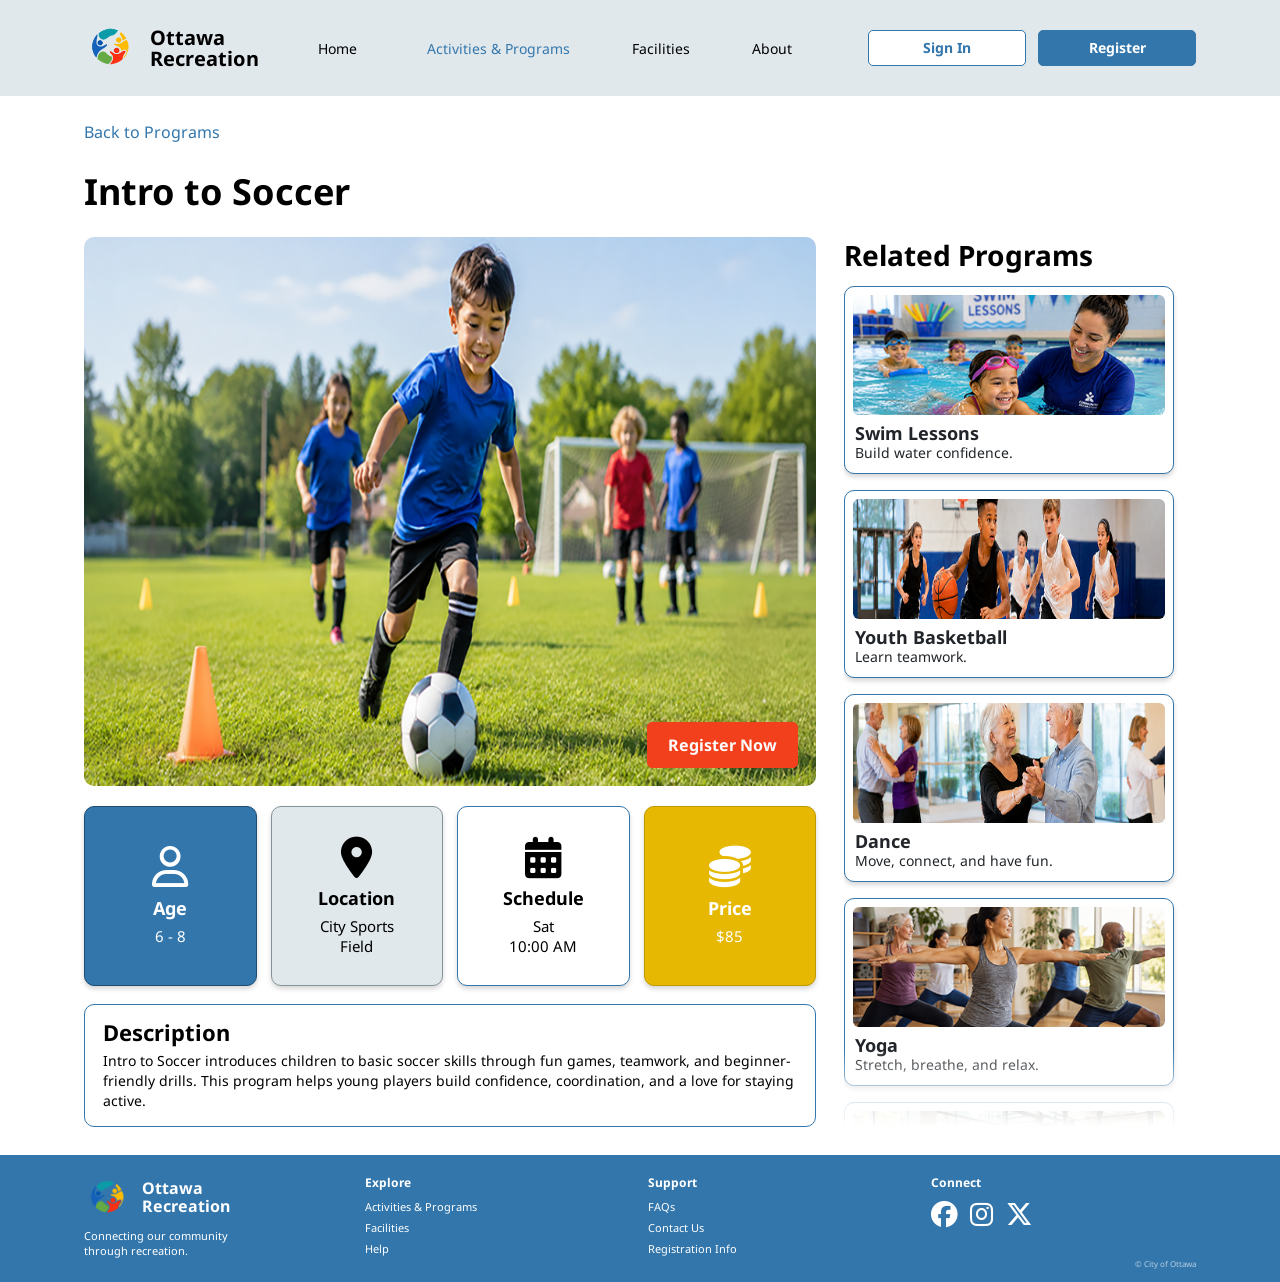
==== commit 82ef8318: "Finish desktop" ====
--- a/program-details.html
+++ b/program-details.html
@@ -503,203 +503,206 @@
               Related Programs
             </h2>
           
-          <div class="related-programs-list-mask">
-
-            <div class="row g-3">
-
-              <!-- Swim Lessons -->
-              <div class="col-6 col-md-12">
-
-                <article class="card related-program-card h-100">
-
-                  <img
-                    src="images/swimming-small.png"
-                    srcset="
-                      images/swimming-small.png 400w,
-                      images/swimming-large.png 800w
-                    "
-                    sizes="
-                      (min-width: 768px) 30vw,
-                      50vw
-                    "
-                    class="card-img-top related-program-image"
-                    alt="Children attending a swimming lesson"
-                  >
-
-                  <div class="card-body">
-
-                    <div>
-                      <h3 class="card-title">
-                        Swim Lessons
-                      </h3>
-
-                      <p class="card-text">
-                        Build water confidence.
-                      </p>
+          <div class="related-programs-scroll-shell">
+            <div class="related-programs-list-mask">
+
+              <div class="row g-3">
+
+                <!-- Swim Lessons -->
+                <div class="col-6 col-md-12">
+
+                  <article class="card related-program-card h-100">
+
+                    <img
+                      src="images/swimming-small.png"
+                      srcset="
+                        images/swimming-small.png 400w,
+                        images/swimming-large.png 800w
+                      "
+                      sizes="
+                        (min-width: 768px) 30vw,
+                        50vw
+                      "
+                      class="card-img-top related-program-image"
+                      alt="Children attending a swimming lesson"
+                    >
+
+                    <div class="card-body">
+
+                      <div>
+                        <h3 class="card-title">
+                          Swim Lessons
+                        </h3>
+
+                        <p class="card-text">
+                          Build water confidence.
+                        </p>
+                      </div>
+
+                      <a
+                        class="related-program-arrow d-md-none"
+                        href="program-details.html"
+                        aria-label="View Swim Lessons program details"
+                      >
+                        <i
+                          class="fa-solid fa-chevron-right"
+                          aria-hidden="true"
+                        ></i>
+                      </a>
+
                     </div>
 
-                    <a
-                      class="related-program-arrow d-md-none"
-                      href="program-details.html"
-                      aria-label="View Swim Lessons program details"
+                  </article>
+                </div>
+
+
+                <!-- Youth Basketball -->
+                <div class="col-6 col-md-12">
+
+                  <article class="card related-program-card h-100">
+
+                    <img
+                      src="images/basketball-large.png"
+                      srcset="
+                        images/basketball-small.png 400w,
+                        images/basketball-large.png 800w
+                      "
+                      sizes="
+                        (min-width: 768px) 30vw,
+                        50vw
+                      "
+                      class="card-img-top related-program-image basketball-related-image"
+                      alt="Young people playing basketball in a gym"
                     >
-                      <i
-                        class="fa-solid fa-chevron-right"
-                        aria-hidden="true"
-                      ></i>
-                    </a>
-
-                  </div>
-
-                </article>
+
+                    <div class="card-body">
+
+                      <div>
+                        <h3 class="card-title">
+                          Youth Basketball
+                        </h3>
+
+                        <p class="card-text">
+                          Learn teamwork.
+                        </p>
+                      </div>
+
+                      <a
+                        class="related-program-arrow d-md-none"
+                        href="program-details.html"
+                        aria-label="View Youth Basketball program details"
+                      >
+                        <i
+                          class="fa-solid fa-chevron-right"
+                          aria-hidden="true"
+                        ></i>
+                      </a>
+
+                    </div>
+
+                  </article>
+                </div>
+
+
+                <!-- Dance - tablet and desktop -->
+                <div class="col-md-12 d-none d-md-block">
+
+                  <article class="card related-program-card h-100">
+
+                    <img
+                      src="images/dance-small.png"
+                      srcset="
+                        images/dance-small.png 400w,
+                        images/dance-large.png 800w
+                      "
+                      sizes="30vw"
+                      class="card-img-top related-program-image"
+                      alt="Older adults participating in a dance class"
+                    >
+
+                    <div class="card-body">
+
+                      <div>
+                        <h3 class="card-title">
+                          Dance
+                        </h3>
+
+                        <p class="card-text">
+                          Move, connect, and have fun.
+                        </p>
+                      </div>
+
+                    </div>
+
+                  </article>
+                </div>
+
+
+                <!-- Yoga - tablet and desktop -->
+                <div class="col-md-12 d-none d-md-block">
+
+                  <article class="card related-program-card h-100">
+
+                    <img
+                      src="images/yoga-small.png"
+                      srcset="
+                        images/yoga-small.png 400w,
+                        images/yoga-large.png 800w
+                      "
+                      sizes="30vw"
+                      class="card-img-top related-program-image"
+                      alt="People participating in a yoga class"
+                    >
+
+                    <div class="card-body">
+
+                      <div>
+                        <h3 class="card-title">
+                          Yoga
+                        </h3>
+
+                        <p class="card-text">
+                          Stretch, breathe, and relax.
+                        </p>
+                      </div>
+
+                    </div>
+
+                  </article>
+                </div>
+
+                <!-- Fitness -->
+                <div class="col-md-12 d-none d-md-block">
+                  <article class="card related-program-card">
+                    <img
+                      src="images/fitness-small.png"
+                      srcset="
+                        images/fitness-small.png 400w,
+                        images/fitness-large.png 800w
+                      "
+                      sizes="30vw"
+                      class="card-img-top related-program-image"
+                      alt="People exercising in a fitness class"
+                    >
+                    <div class="card-body">
+                      <div>
+                        <h3 class="card-title">
+                          Fitness
+                        </h3>
+
+                        <p class="card-text">
+                          Build strength and stay active.
+                        </p>
+                      </div>
+
+                    </div>
+                  </article>
+                </div>
+
               </div>
-
-
-              <!-- Youth Basketball -->
-              <div class="col-6 col-md-12">
-
-                <article class="card related-program-card h-100">
-
-                  <img
-                    src="images/basketball-large.png"
-                    srcset="
-                      images/basketball-small.png 400w,
-                      images/basketball-large.png 800w
-                    "
-                    sizes="
-                      (min-width: 768px) 30vw,
-                      50vw
-                    "
-                    class="card-img-top related-program-image basketball-related-image"
-                    alt="Young people playing basketball in a gym"
-                  >
-
-                  <div class="card-body">
-
-                    <div>
-                      <h3 class="card-title">
-                        Youth Basketball
-                      </h3>
-
-                      <p class="card-text">
-                        Learn teamwork.
-                      </p>
-                    </div>
-
-                    <a
-                      class="related-program-arrow d-md-none"
-                      href="program-details.html"
-                      aria-label="View Youth Basketball program details"
-                    >
-                      <i
-                        class="fa-solid fa-chevron-right"
-                        aria-hidden="true"
-                      ></i>
-                    </a>
-
-                  </div>
-
-                </article>
-              </div>
-
-
-              <!-- Dance - tablet and desktop -->
-              <div class="col-md-12 d-none d-md-block">
-
-                <article class="card related-program-card h-100">
-
-                  <img
-                    src="images/dance-small.png"
-                    srcset="
-                      images/dance-small.png 400w,
-                      images/dance-large.png 800w
-                    "
-                    sizes="30vw"
-                    class="card-img-top related-program-image"
-                    alt="Older adults participating in a dance class"
-                  >
-
-                  <div class="card-body">
-
-                    <div>
-                      <h3 class="card-title">
-                        Dance
-                      </h3>
-
-                      <p class="card-text">
-                        Move, connect, and have fun.
-                      </p>
-                    </div>
-
-                  </div>
-
-                </article>
-              </div>
-
-
-              <!-- Yoga - tablet and desktop -->
-              <div class="col-md-12 d-none d-md-block">
-
-                <article class="card related-program-card h-100">
-
-                  <img
-                    src="images/yoga-small.png"
-                    srcset="
-                      images/yoga-small.png 400w,
-                      images/yoga-large.png 800w
-                    "
-                    sizes="30vw"
-                    class="card-img-top related-program-image"
-                    alt="People participating in a yoga class"
-                  >
-
-                  <div class="card-body">
-
-                    <div>
-                      <h3 class="card-title">
-                        Yoga
-                      </h3>
-
-                      <p class="card-text">
-                        Stretch, breathe, and relax.
-                      </p>
-                    </div>
-
-                  </div>
-
-                </article>
-              </div>
-
-              <!-- Fitness -->
-              <div class="col-md-12 d-none d-md-block">
-                <article class="card related-program-card">
-                  <img
-                    src="images/fitness-small.png"
-                    srcset="
-                      images/fitness-small.png 400w,
-                      images/fitness-large.png 800w
-                    "
-                    sizes="30vw"
-                    class="card-img-top related-program-image"
-                    alt="People exercising in a fitness class"
-                  >
-                  <div class="card-body">
-                    <div>
-                      <h3 class="card-title">
-                        Fitness
-                      </h3>
-
-                      <p class="card-text">
-                        Build strength and stay active.
-                      </p>
-                    </div>
-
-                  </div>
-                </article>
-              </div>
-
             </div>
-          </div>
+        
+            </div>
 
             <div class="related-programs-more d-none d-md-flex">
 
@@ -885,29 +888,49 @@
   ></script>
 
   <script>
-    const relatedProgramsToggle =
-      document.getElementById("related-programs-toggle");
-
-    const relatedProgramsList =
+    const relatedProgramsScroll =
       document.querySelector(".related-programs-list-mask");
 
-    if (relatedProgramsToggle && relatedProgramsList) {
-      relatedProgramsToggle.addEventListener("click", function () {
-
-        const isExpanded =
-          relatedProgramsList.classList.toggle("is-expanded");
-
-        relatedProgramsToggle.classList.toggle(
-          "is-expanded",
-          isExpanded
-        );
-
-        relatedProgramsToggle.setAttribute(
-          "aria-expanded",
-          isExpanded
-        );
-
-      });
+    const relatedProgramsShell =
+      document.querySelector(".related-programs-scroll-shell");
+
+    function updateRelatedProgramsFade() {
+      if (!relatedProgramsScroll || !relatedProgramsShell) {
+        return;
+      }
+
+      const scrollTop = relatedProgramsScroll.scrollTop;
+
+      const remainingScroll =
+        relatedProgramsScroll.scrollHeight -
+        relatedProgramsScroll.clientHeight -
+        scrollTop;
+
+      /* Top fade appears after scrolling */
+      relatedProgramsShell.classList.toggle(
+        "has-scrolled",
+        scrollTop > 5
+      );
+
+      /* Bottom fade disappears at the end */
+      relatedProgramsShell.classList.toggle(
+        "at-bottom",
+        remainingScroll <= 5
+      );
+    }
+
+    if (relatedProgramsScroll && relatedProgramsShell) {
+      relatedProgramsScroll.addEventListener(
+        "scroll",
+        updateRelatedProgramsFade
+      );
+
+      window.addEventListener(
+        "resize",
+        updateRelatedProgramsFade
+      );
+
+      updateRelatedProgramsFade();
     }
   </script>
   </body>
--- a/css/style.css
+++ b/css/style.css
@@ -1059,10 +1059,6 @@
   border-radius: 10px;
 }
 
-.program-description-card:hover,
-.program-description-card:focus-within {
-  background-color: #aeb8bf;
-}
 
 .program-description-card h2 {
   margin-bottom: 2px;
@@ -1171,6 +1167,76 @@
   color: #b4c2cc;
 }
 
+/* ==================================================
+   Mobile Hero overlay + bottom fade
+================================================== */
+
+@media (max-width: 767.98px) {
+
+  .hero-section {
+    position: relative;
+    overflow: hidden;
+  }
+
+  /* Dark overlay over hero image */
+  .hero-overlay {
+    position: relative;
+    z-index: 1;
+
+    background: transparent;
+  }
+
+  .hero-overlay .col-12 {
+    width: calc(100% - 40px);
+    max-width: none;
+
+    margin-inline: auto;
+
+    padding: 12px 14px 14px;
+
+    background-color: rgba(0, 0, 0, 0.30);
+  }
+
+  /* Keep hero text above the fade */
+  .hero-overlay .container-fluid {
+    position: relative;
+    z-index: 3;
+  }
+
+  /* White opacity gradient at bottom of hero */
+  .hero-section::after {
+    content: "";
+
+    position: absolute;
+    right: 0;
+    bottom: 0;
+    left: 0;
+
+    z-index: 2;
+
+    height: 85px;
+
+    pointer-events: none;
+
+    background:
+      linear-gradient(
+        to bottom,
+        rgba(255, 255, 255, 0) 0%,
+        rgba(255, 255, 255, 0.35) 38%,
+        rgba(255, 255, 255, 0.82) 72%,
+        #ffffff 100%
+      );
+  }
+
+  /* Search overlaps the fading bottom edge */
+  .search-section {
+    position: relative;
+    z-index: 10;
+
+    margin-top: -34px;
+  }
+}
+
 
 /* ==================================================
    Small mobile adjustment
@@ -1256,7 +1322,7 @@
 
 .social-links {
   display: flex;
-  justify-content: center;
+  justify-content: flex-start;
   gap: 7px;
 }
 
@@ -2040,6 +2106,7 @@
     font-size: 14px;
     font-weight: 400;
     line-height: 1.2;
+    white-space: nowrap;
   }
 
   .back-link:hover,
@@ -2259,24 +2326,1015 @@
 ================================================== */
 
 @media (min-width: 992px) {
-  .program-detail-intro-section h1 {
+
+  :root {
+    --page-padding: 44px;
+  }
+
+
+  /* ==================================================
+     Desktop Header
+  ================================================== */
+
+  .site-header,
+  .site-header .navbar {
+    height: 96px;
+  }
+
+  .site-logo {
+    width: 52px;
+    height: 52px;
+  }
+
+  .navbar-brand {
+    gap: 14px;
+  }
+
+  .brand-name {
+    font-size: 20px;
+    line-height: 1.05;
+  }
+
+  .navbar-nav {
+    gap: 46px;
+  }
+
+  .navbar-nav .nav-link {
+    font-size: 14px;
+  }
+
+  .navbar-nav .btn {
+    width: 158px;
+    height: 36px;
+    min-height: 36px;
+    font-size: 14px;
+  }
+
+  .sign-in-item {
+    margin-left: 22px;
+    margin-right: -34px;
+  }
+
+
+  /* ==================================================
+     Desktop Homepage Hero
+  ================================================== */
+
+  .hero-section {
+    min-height: 294px;
+    position: relative;
+    color: var(--color-white);
+    background-image: url("../images/hero-large.png");
+    background-position: center 42%;
+    background-repeat: no-repeat;
+    background-size: cover;
+  }
+
+  /* Desktop bottom opacity gradient */
+  .hero-section::after {
+    content: "";
+
+    position: absolute;
+    right: 0;
+    bottom: 0;
+    left: 0;
+
+    z-index: 2;
+
+    height: 70px;
+
+    pointer-events: none;
+
+    background: linear-gradient(
+      to bottom,
+      rgba(255, 255, 255, 0) 0%,
+      rgba(255, 255, 255, 0.28) 38%,
+      rgba(255, 255, 255, 0.72) 72%,
+      #ffffff 100%
+    );
+  }
+
+  /* Remove tablet split-image version */
+  .hero-section::before {
+    display: none;
+  }
+
+  .hero-overlay {
+    min-height: 294px;
+    padding-top: 22px;
+    padding-bottom: 20px;
+    align-items: flex-start;
+    background: transparent;
+  }
+
+  .hero-overlay .container-fluid {
+    height: 100%;
+    position: relative;
+    z-index: 4;
+  }
+
+  .hero-overlay .row {
+    min-height: 250px;
+    align-items: flex-start;
+  }
+
+  .hero-overlay .col-12 {
+    width: auto;
+    max-width: 520px;
+    margin-top: 0;
+    margin-left: 16px;
+    padding: 20px 30px 18px;
+    background-color: rgba(0, 0, 0, 0.42);
+  }
+
+  .hero-section h1 {
+    max-width: 470px;
+    margin-bottom: 12px;
+    color: var(--color-white);
+    font-size: 40px;
+    font-weight: 700;
+    line-height: 1.55;
+  }
+
+  .hero-section p {
+    max-width: 455px;
+    margin-bottom: 8px;
+    color: var(--color-white);
+    font-size: 20px;
+    line-height: 1.45;
+  }
+
+  .hero-button {
+    width: 220px;
+    min-height: 47px;
+    padding: 0;
+    font-size: 20px;
+    position: relative;
+    z-index: 6;
+  }
+
+
+  /* ==================================================
+     Desktop Search
+  ================================================== */
+
+  .search-section {
+    z-index: 10;
+    margin-top: -11px;
+    margin-bottom: 24px;
+  }
+
+  .search-form {
+    width: 58%;
+    margin: 0;
+  }
+
+  .search-form .input-group,
+  .search-form .input-group-text,
+  .search-form .form-control {
+    height: 38px;
+  }
+
+  .search-form .input-group-text {
+    font-size: 1.25rem;
+  }
+
+  .search-form .form-control {
+    font-size: 14px;
+  }
+
+
+  /* ==================================================
+   Desktop Quick Links
+  ================================================== */
+
+  .quick-links-section {
+    padding-bottom: 28px;
+  }
+
+  .quick-links-section h2 {
+    display: none;
+  }
+
+  .quick-links-section .row {
+    --bs-gutter-x: 18px;
+    --bs-gutter-y: 0;
+  }
+
+  .quick-link-card {
+    display: grid;
+    grid-template-columns: 52px 1fr;
+    grid-template-rows: auto auto;
+
+    width: 100%;
+    height: 80px;
+    min-height: 80px;
+    padding: 12px 18px;
+
+    column-gap: 14px;
+    row-gap: 2px;
+
+    align-content: center;
+    align-items: center;
+
+    text-align: left;
+  }
+
+  .quick-link-card i {
+    grid-column: 1;
+    grid-row: 1 / 3;
+
+    width: 52px;
+    margin: 0;
+
+    align-self: center;
+
+    font-size: 2.5rem;
+    text-align: center;
+  }
+
+  .quick-link-title {
+    grid-column: 2;
+    grid-row: 1;
+
+    align-self: end;
+
+    font-size: 20px;
+    font-weight: 700;
+    line-height: 1.1;
+  }
+
+  .quick-link-description {
+    display: block;
+
+    grid-column: 2;
+    grid-row: 2;
+
+    max-width: none;
+    margin: 0;
+
+    align-self: start;
+
+    font-size: 14px;
+    font-weight: 400;
+    line-height: 1.2;
+  }
+
+
+  /* ==================================================
+     Desktop Popular Programs
+  ================================================== */
+
+  .popular-programs-section {
+    padding-bottom: 30px;
+  }
+
+  .popular-programs-heading {
+    display: flex;
+    margin-bottom: 14px;
+    align-items: center;
+    justify-content: space-between;
+  }
+
+  .popular-programs-section h2 {
+    margin-bottom: 0;
+    font-size: 30px;
+    font-weight: 700;
+  }
+
+  .view-all-programs {
+    align-items: center;
+    color: var(--color-blue);
+    font-size: 14px;
+    font-weight: 700;
+  }
+
+  .view-all-programs:hover,
+  .view-all-programs:focus-visible {
+    color: var(--color-blue-dark);
+  }
+
+  .popular-programs-section .row {
+    --bs-gutter-x: 14px;
+    --bs-gutter-y: 0;
+  }
+
+  .home-program-card {
+    width: 100%;
+    height: 160px;
+    min-height: 160px;
+    border-radius: 7px;
+  }
+
+  .home-program-image {
+    position: absolute;
+    inset: 0;
+    width: 100%;
+    height: 100%;
+    object-fit: cover;
+    object-position: center;
+  }
+
+  .home-program-overlay {
+    padding: 48px 10px 7px;
+    background:
+      linear-gradient(
+        to bottom,
+        rgba(0, 0, 0, 0),
+        rgba(0, 0, 0, 0.82)
+      );
+  }
+
+  .home-program-overlay h3 {
+    margin-bottom: 4px;
+    padding-right: 20px;
+    font-size: 18px;
+    line-height: 1.1;
+  }
+
+  .home-program-overlay p {
+    margin-bottom: 1px;
+    font-size: 12px;
+    line-height: 1.15;
+  }
+
+  .home-program-overlay i {
+    width: 14px;
+  }
+
+  .home-program-arrow {
+    position: absolute;
+    right: 5px;
+    top: 50%;
+    width: 24px;
+    height: 36px;
+    align-items: center;
+    justify-content: center;
+    color: var(--color-white);
+    font-size: 1.4rem;
+    transform: translateY(-50%);
+  }
+
+  /* ==================================================
+   Desktop Activities & Programs
+  ================================================== */
+
+  /* Page intro */
+  .programs-intro-section {
+    padding-top: 30px;
+    padding-bottom: 10px;
+  }
+
+  .programs-intro-section h1 {
+    margin-bottom: 8px;
+    font-size: 30px;
+    font-weight: 700;
+    line-height: 1.2;
+  }
+
+  .programs-intro-text {
+    margin-bottom: 28px;
+    font-size: 14px;
+  }
+
+
+  /* Search + Filter */
+  .programs-search-row {
+    --bs-gutter-x: 18px;
+    margin-bottom: 5px;
+  }
+
+  .program-search-form .input-group,
+  .program-search-form .input-group-text,
+  .program-search-form .form-control {
+    height: 36px;
+  }
+
+  .program-search-form .input-group {
+    overflow: hidden;
+    border: 1px solid var(--color-blue);
+    border-radius: 10px;
+  }
+
+  .program-search-form .input-group-text {
+    order: 2;
+    padding-right: 12px;
+    padding-left: 8px;
+    color: var(--color-blue);
+    background-color: var(--color-white);
+    border-left: 0;
+    border-radius: 0;
+    font-size: 1.15rem;
+  }
+
+  .program-search-form .form-control {
+    order: 1;
+    border: 0;
+    border-radius: 0;
+    font-size: 13px;
+    box-shadow: none;
+  }
+
+  .tablet-filter-button {
+    height: 36px;
+    min-height: 36px;
+    font-size: 16px;
+  }
+
+
+  /* Filter dropdown row */
+  .tablet-program-filters {
+    padding-top: 0;
+    padding-bottom: 22px;
+  }
+
+  .tablet-filter-options {
+    gap: 22px;
+  }
+
+  .tablet-filter-select {
+    height: 34px;
+    font-size: 16px;
+  }
+
+  #tablet-age-filter {
+    width: 130px;
+  }
+
+  #tablet-category-filter {
+    width: 160px;
+  }
+
+  #tablet-location-filter {
+    width: 145px;
+  }
+
+  #tablet-day-filter {
+    width: 130px;
+  }
+
+
+  /* Results / View controls */
+  .program-results-controls {
+    padding-top: 24px;
+    padding-bottom: 18px;
+  }
+
+  .program-result-count {
+    font-size: 14px;
+  }
+
+  .program-view-options {
+    gap: 7px;
+    font-size: 12px;
+  }
+
+  .program-view-button {
+    width: 28px;
+    height: 28px;
+    font-size: 1.35rem;
+  }
+
+
+  /* Program cards */
+  .program-list-section {
+    padding-bottom: 15px;
+  }
+
+  .program-list-section > .container-fluid > .row {
+    --bs-gutter-x: 20px;
+    --bs-gutter-y: 18px;
+  }
+
+  .program-list-section .col-md-6 {
+    width: 33.333333%;
+  }
+
+  .program-list-card {
+    height: 132px;
+    min-height: 132px;
+  }
+
+  .program-list-card > .row {
+    height: 132px;
+    min-height: 132px;
+  }
+
+  .program-list-image {
+    width: 138px;
+    height: 108px;
+    margin-left: 10px;
+    margin-top:0;
+    margin-bottom: 0;
+    position: relative;
+    top: 5px;
+    object-fit: cover;
+    border-radius: 5px;
+  }
+
+  .program-list-card > .row {
+    height: 132px;
+    min-height: 132px;
+    align-items: center;
+  }
+
+  .program-list-card .card-body {
+    padding: 10px 8px 8px 12px;
+  }
+
+  .program-list-card .card-title {
+    margin-bottom: 6px;
+    font-size: 18px;
+  }
+
+  .program-details-list li {
+    min-height: 25px;
+    gap: 8px;
+    font-size: 14px;
+  }
+
+  .program-details-list i {
+    width: 15px;
+    min-width: 15px;
+    font-size: 0.85rem;
+  }
+
+
+  /* Pagination */
+  .program-pagination {
+    margin-top: 10px;
+    margin-bottom: 20px;
+    gap: 14px;
+  }
+
+  .pagination-number,
+  .pagination-arrow {
+    width: 28px;
+    height: 28px;
+    font-size: 14px;
+  }
+
+
+  /* ==================================================
+     Desktop Footer
+  ================================================== */
+
+  .site-footer {
+    min-height: 127px;
+    padding: 20px 0 10px;
+  }
+
+  .site-footer .row {
+    --bs-gutter-x: 20px;
+  }
+
+  .footer-logo {
+    width: 46px;
+    height: 46px;
+  }
+
+  .footer-brand {
+    gap: 12px;
+  }
+
+  .footer-brand-name {
+    font-size: 16px;
+  }
+
+  .footer-description {
+    margin-top: 8px;
+    font-size: 11px;
+    line-height: 1.35;
+  }
+
+  .footer-heading {
+    margin-bottom: 5px;
+    font-size: 12px;
+  }
+
+  .footer-links a {
+    font-size: 11px;
+    line-height: 1.35;
+  }
+
+  .social-links {
+    gap: 13px;
+  }
+
+  .social-links a {
+    font-size: 1.65rem;
+  }
+
+  .copyright {
+    margin-top: 0;
+    font-size: 8px;
+  }
+
+
+  /* ==================================================
+   Desktop Program Details
+  ================================================== */
+
+  /* Main top spacing */
+  #main-content > .container-fluid {
+    padding-top: 26px;
+  }
+
+
+  /* Back to Programs */
+  .back-link {
+    width: auto;
+    height: auto;
+
+    margin: 0 0 28px;
+
+    align-items: center;
+
+    color: var(--color-blue);
+
+    font-size: 16px;
+    font-weight: 400;
+    line-height: 1.2;
+
+    white-space: nowrap;
+  }
+
+  .back-link:hover,
+  .back-link:focus-visible {
+    color: var(--color-blue-dark);
+  }
+
+
+  /* Page title */
+  .program-detail-title {
+    margin-bottom: 24px;
+
     font-size: 36px;
+    font-weight: 700;
+    line-height: 1.2;
+  }
+
+
+  /* ==================================================
+    Main two-column layout
+  ================================================== */
+
+  .program-detail-layout {
+    --bs-gutter-x: 28px;
+
+    align-items: stretch;
+    padding-bottom: 28px;
+  }
+
+
+  /* Left column */
+  .program-detail-layout > .col-md-8 {
+    display: flex;
+    flex-direction: column;
+  }
+
+
+  /* Right column */
+  .program-detail-layout > .col-md-4 {
+    display: flex;
+  }
+
+
+  /* ==================================================
+    Hero
+  ================================================== */
+
+  .program-detail-intro-section {
+    padding-top: 0;
+  }
+
+  .program-detail-hero-wrapper {
+    position: relative;
   }
 
   .program-detail-hero-image {
-    height: 420px;
+    width: 100%;
+    height: auto;
+
+    object-fit: initial;
+    object-position: initial;
+
+    border-radius: 10px;
+  }
+
+
+  /* Register button INSIDE image */
+  .tablet-register-button {
+    position: absolute;
+
+    right: 18px;
+    bottom: 18px;
+
+    min-height: 46px;
+
+    margin: 0;
+    padding: 0 20px;
+
+    align-items: center;
+    justify-content: center;
+
+    font-size: 16px;
+    font-weight: 700;
+  }
+
+
+  /* ==================================================
+    Program information cards
+  ================================================== */
+
+  .program-information-section {
+    padding-top: 20px;
+  }
+
+  .program-information-section .row {
+    --bs-gutter-x: 14px;
   }
 
   .program-info-card {
-    min-height: 170px;
-  }
-
+    display: flex;
+
+    min-height: 180px;
+    padding: 20px 8px;
+
+    flex-direction: column;
+    align-items: center;
+    justify-content: center;
+
+    text-align: center;
+  }
+
+  .program-information-section .col-3 {
+    display: flex;
+  }
+
+  .program-information-section .col-3 .program-info-card {
+    width: 100%;
+  }
+
+
+  /* Icons */
   .program-info-card i {
-    font-size: 2.8rem;
+    margin: 0 0 10px;
+
+    font-size: 2.6rem;
+    line-height: 1;
+  }
+
+
+  /* Titles */
+  .program-info-card h3 {
+    margin: 0 0 8px;
+
+    font-size: 18px;
+    font-weight: 700;
+    line-height: 1.15;
+  }
+
+
+  /* Values */
+  .program-info-card p {
+    margin: 0;
+
+    font-size: 15px;
+    line-height: 1.3;
+  }
+
+
+  /* ==================================================
+    Description
+  ================================================== */
+
+  .program-description-section {
+    padding-top: 18px;
+  }
+
+  .program-description-card {
+    min-height: 116px;
+    padding: 14px 18px;
+  }
+
+  .program-description-card h2 {
+    margin-bottom: 5px;
+
+    font-size: 22px;
+  }
+
+  .program-description-card p {
+    margin-bottom: 0;
+
+    font-size: 14px;
+    line-height: 1.45;
+  }
+
+
+  /* ==================================================
+    Related Programs
+  ================================================== */
+
+  .related-programs-section {
+    display: flex;
+
+    width: 100%;
+    height: 100%;
+
+    padding-top: 0;
+    padding-bottom: 0;
+
+    flex-direction: column;
+  }
+
+  .related-programs-section h2 {
+    flex: 0 0 auto;
+
+    margin-bottom: 12px;
+
+    font-size: 28px;
+    font-weight: 700;
+  }
+
+
+  /* Shell stretches to same bottom as left column */
+  .related-programs-scroll-shell {
+    position: relative;
+
+    flex: 1 1 auto;
+
+    width: 100%;
+    min-height: 0;
+    height: auto;
+  }
+
+
+  /* Actual scrolling area */
+  .related-programs-list-mask {
+    position: absolute;
+    inset: 0;
+
+    width: 100%;
+    height: 100%;
+
+    padding-right: 12px;
+
+    overflow-x: hidden;
+    overflow-y: auto;
+
+    scroll-behavior: smooth;
+
+    scrollbar-width: thin;
+    scrollbar-color: #aeb8bf transparent;
+    scrollbar-gutter: stable;
+  }
+
+
+  /* Cancel tablet slide animation */
+  .related-programs-list-mask .row {
+    --bs-gutter-x: 0;
+    --bs-gutter-y: 16px;
+
+    position: relative;
+
+    transform: none !important;
+  }
+
+
+  /* Related cards */
+  .related-program-card {
+    min-height: 0;
+
+    border-radius: 10px;
   }
 
   .related-program-image {
-    height: 150px;
-  }
-}
-
+    width: calc(100% - 16px);
+    height: 120px;
+
+    margin: 8px 8px 0;
+
+    object-fit: cover;
+
+    border-radius: 6px;
+  }
+
+  .related-program-card .card-body {
+    min-height: 58px;
+
+    padding: 8px 10px 10px;
+
+    align-items: flex-start;
+  }
+
+  .related-program-card .card-title {
+    margin-bottom: 2px;
+
+    font-size: 18px;
+    line-height: 1.15;
+  }
+
+  .related-program-card .card-text {
+    margin-bottom: 0;
+
+    font-size: 14px;
+    line-height: 1.2;
+  }
+
+  /* Disable old tablet fades on desktop */
+  .related-programs-list-mask::before,
+  .related-programs-list-mask::after {
+    content: none !important;
+    display: none !important;
+  }
+
+  /* ==================================================
+    Related Programs fades
+  ================================================== */
+
+  .related-programs-scroll-shell::before,
+  .related-programs-scroll-shell::after {
+    content: "";
+
+    position: absolute;
+    right: 16px;
+    left: 0;
+
+    z-index: 5;
+
+    height: 78px;
+
+    pointer-events: none;
+  }
+
+
+  /* Top fade after scrolling */
+  .related-programs-scroll-shell::before {
+    top: 0;
+
+    height: 105px;
+
+    background: linear-gradient(
+      to bottom,
+      #ffffff 0%,
+      rgba(255, 255, 255, 0.9) 28%,
+      rgba(255, 255, 255, 0.55) 58%,
+      rgba(255, 255, 255, 0) 100%
+    );
+
+    opacity: 0;
+
+    transition: opacity 0.2s ease;
+  }
+
+
+  /* Bottom fade while more cards remain */
+  .related-programs-scroll-shell::after {
+    bottom: 0;
+
+    background: linear-gradient(
+      to bottom,
+      rgba(255, 255, 255, 0) 0%,
+      rgba(255, 255, 255, 0.8) 65%,
+      #ffffff 100%
+    );
+
+    opacity: 1;
+
+    transition: opacity 0.2s ease;
+  }
+
+  .related-programs-scroll-shell.has-scrolled::before {
+    opacity: 1;
+  }
+
+  /* At the very bottom, remove BOTH fades */
+  .related-programs-scroll-shell.at-bottom::before,
+  .related-programs-scroll-shell.at-bottom::after {
+    opacity: 0 !important;
+  }
+
+  /* Scrollbar */
+  .related-programs-list-mask::-webkit-scrollbar {
+    width: 8px;
+  }
+
+  .related-programs-list-mask::-webkit-scrollbar-track {
+    background: transparent;
+  }
+
+  .related-programs-list-mask::-webkit-scrollbar-thumb {
+    background-color: #aeb8bf;
+    border-radius: 999px;
+  }
+
+  .related-programs-list-mask::-webkit-scrollbar-thumb:hover {
+    background-color: #84939a;
+  }
+
+  /* Tablet arrow not used on desktop */
+  .related-programs-more {
+    display: none !important;
+  }
+}
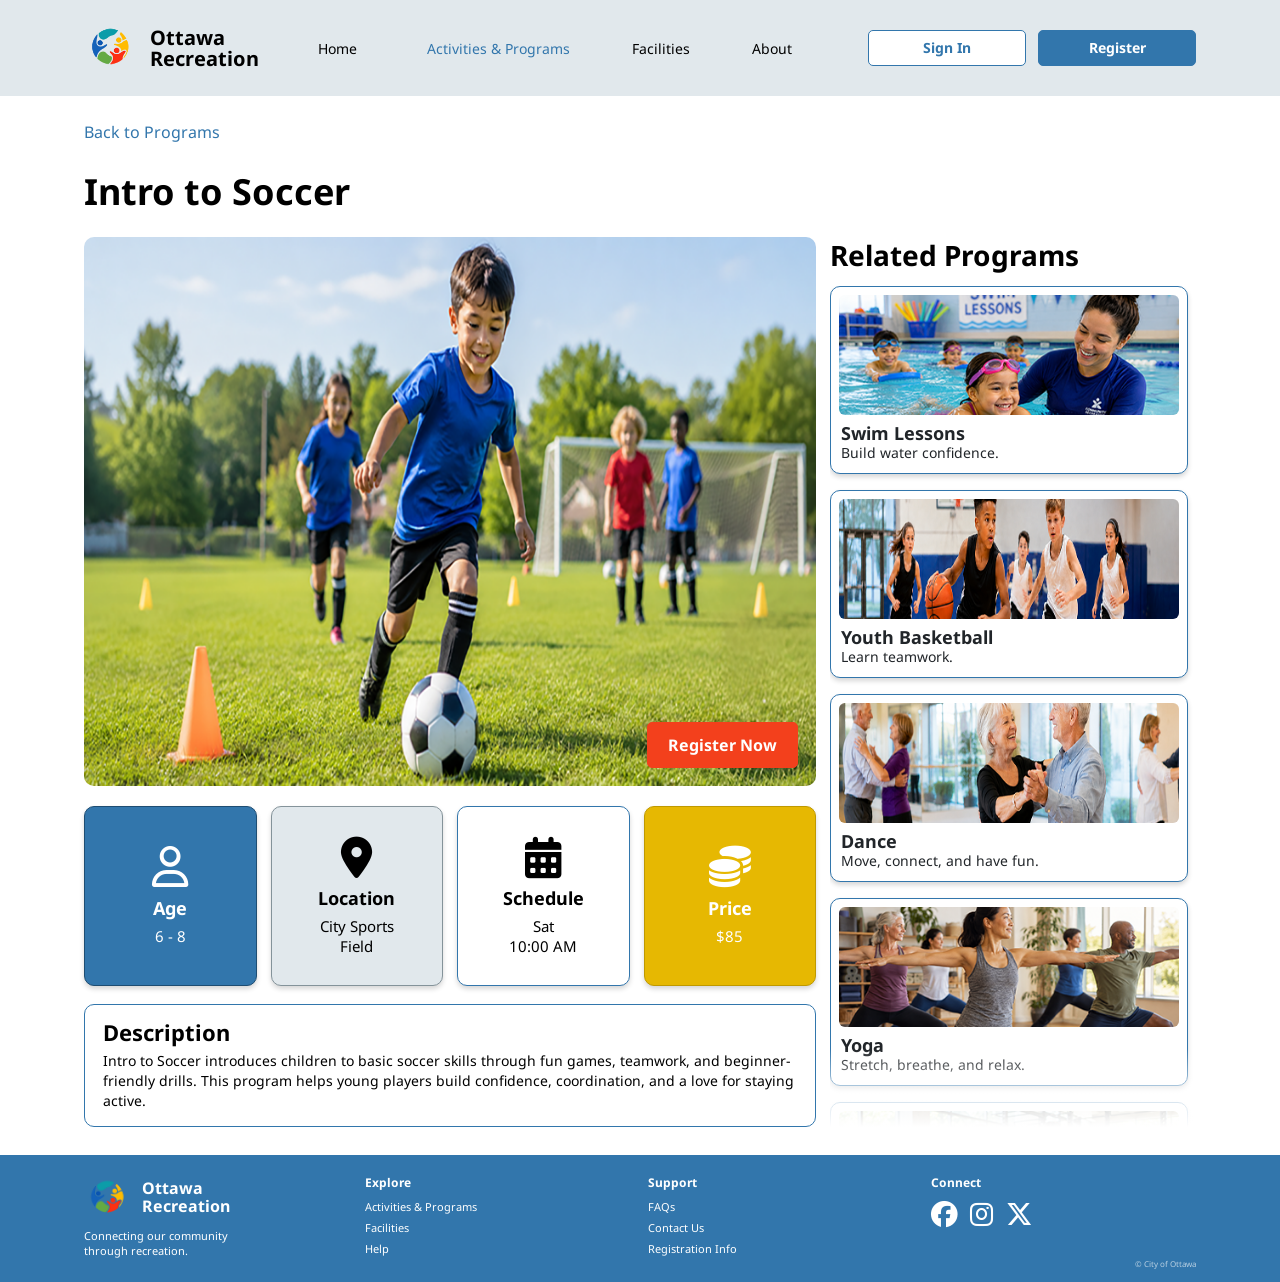
==== commit 31b6506b: "Final" ====
--- a/program-details.html
+++ b/program-details.html
@@ -160,6 +160,8 @@
     class="offcanvas offcanvas-end mobile-menu"
     tabindex="-1"
     id="mobile-navigation"
+    role="dialog"
+    aria-modal="true"
     aria-labelledby="mobile-navigation-title"
   >
     <div class="offcanvas-header">
@@ -344,9 +346,8 @@
         <div class="col-12 col-md-8">
 
           <!-- Program hero -->
-          <section
+          <div
             class="program-detail-intro-section"
-            aria-labelledby="program-detail-title"
           >
             <div class="program-detail-hero-wrapper">
 
@@ -372,7 +373,7 @@
               </a>
 
             </div>
-          </section>
+          </div>
 
 
           <!-- Program information -->
@@ -458,9 +459,8 @@
 
 
           <!-- Description -->
-          <section
+          <div
             class="program-description-section"
-            aria-labelledby="program-description-title"
           >
 
             <article class="program-description-card">
@@ -486,7 +486,7 @@
               Register Now
             </a>
 
-          </section>
+          </div>
 
         </div>
 
@@ -704,23 +704,6 @@
         
             </div>
 
-            <div class="related-programs-more d-none d-md-flex">
-
-              <button
-                class="related-programs-more-button"
-                id="related-programs-toggle"
-                type="button"
-                aria-label="Show more related programs"
-                aria-expanded="false"
-              >
-                <i
-                  class="fa-solid fa-chevron-down"
-                  aria-hidden="true"
-                ></i>
-              </button>
-
-            </div>
-
           </section>
 
         </div>
@@ -887,52 +870,6 @@
     src="https://cdn.jsdelivr.net/npm/bootstrap@5.3.3/dist/js/bootstrap.bundle.min.js"
   ></script>
 
-  <script>
-    const relatedProgramsScroll =
-      document.querySelector(".related-programs-list-mask");
-
-    const relatedProgramsShell =
-      document.querySelector(".related-programs-scroll-shell");
-
-    function updateRelatedProgramsFade() {
-      if (!relatedProgramsScroll || !relatedProgramsShell) {
-        return;
-      }
-
-      const scrollTop = relatedProgramsScroll.scrollTop;
-
-      const remainingScroll =
-        relatedProgramsScroll.scrollHeight -
-        relatedProgramsScroll.clientHeight -
-        scrollTop;
-
-      /* Top fade appears after scrolling */
-      relatedProgramsShell.classList.toggle(
-        "has-scrolled",
-        scrollTop > 5
-      );
-
-      /* Bottom fade disappears at the end */
-      relatedProgramsShell.classList.toggle(
-        "at-bottom",
-        remainingScroll <= 5
-      );
-    }
-
-    if (relatedProgramsScroll && relatedProgramsShell) {
-      relatedProgramsScroll.addEventListener(
-        "scroll",
-        updateRelatedProgramsFade
-      );
-
-      window.addEventListener(
-        "resize",
-        updateRelatedProgramsFade
-      );
-
-      updateRelatedProgramsFade();
-    }
-  </script>
   </body>
 
 </html>
--- a/css/style.css
+++ b/css/style.css
@@ -1633,6 +1633,23 @@
     width: 14px;
   }
 
+  /* Popular program hover reveal */
+  .home-program-card {
+    overflow: hidden;
+  }
+
+  .home-program-overlay {
+    transition:
+      transform 0.4s ease,
+      opacity 0.4s ease;
+  }
+
+  .home-program-card:hover .home-program-overlay,
+  .home-program-card:focus-within .home-program-overlay {
+    transform: translateX(100%);
+    opacity: 0;
+  }
+
   /* ==================================================
      Tablet Activities & Programs page
   ================================================== */
@@ -2997,6 +3014,8 @@
   /* Right column */
   .program-detail-layout > .col-md-4 {
     display: flex;
+    position: relative;
+    min-height: 0;
   }
 
 
@@ -3137,10 +3156,13 @@
   ================================================== */
 
   .related-programs-section {
+    position: absolute;
+    inset: 0;
+
     display: flex;
-
     width: 100%;
     height: 100%;
+    min-height: 0;
 
     padding-top: 0;
     padding-bottom: 0;
@@ -3162,11 +3184,12 @@
   .related-programs-scroll-shell {
     position: relative;
 
-    flex: 1 1 auto;
+    flex: 1 1 0;
 
     width: 100%;
     min-height: 0;
-    height: auto;
+
+    overflow: hidden;
   }
 
 
@@ -3181,7 +3204,7 @@
     padding-right: 12px;
 
     overflow-x: hidden;
-    overflow-y: auto;
+    overflow-y: scroll;
 
     scroll-behavior: smooth;
 
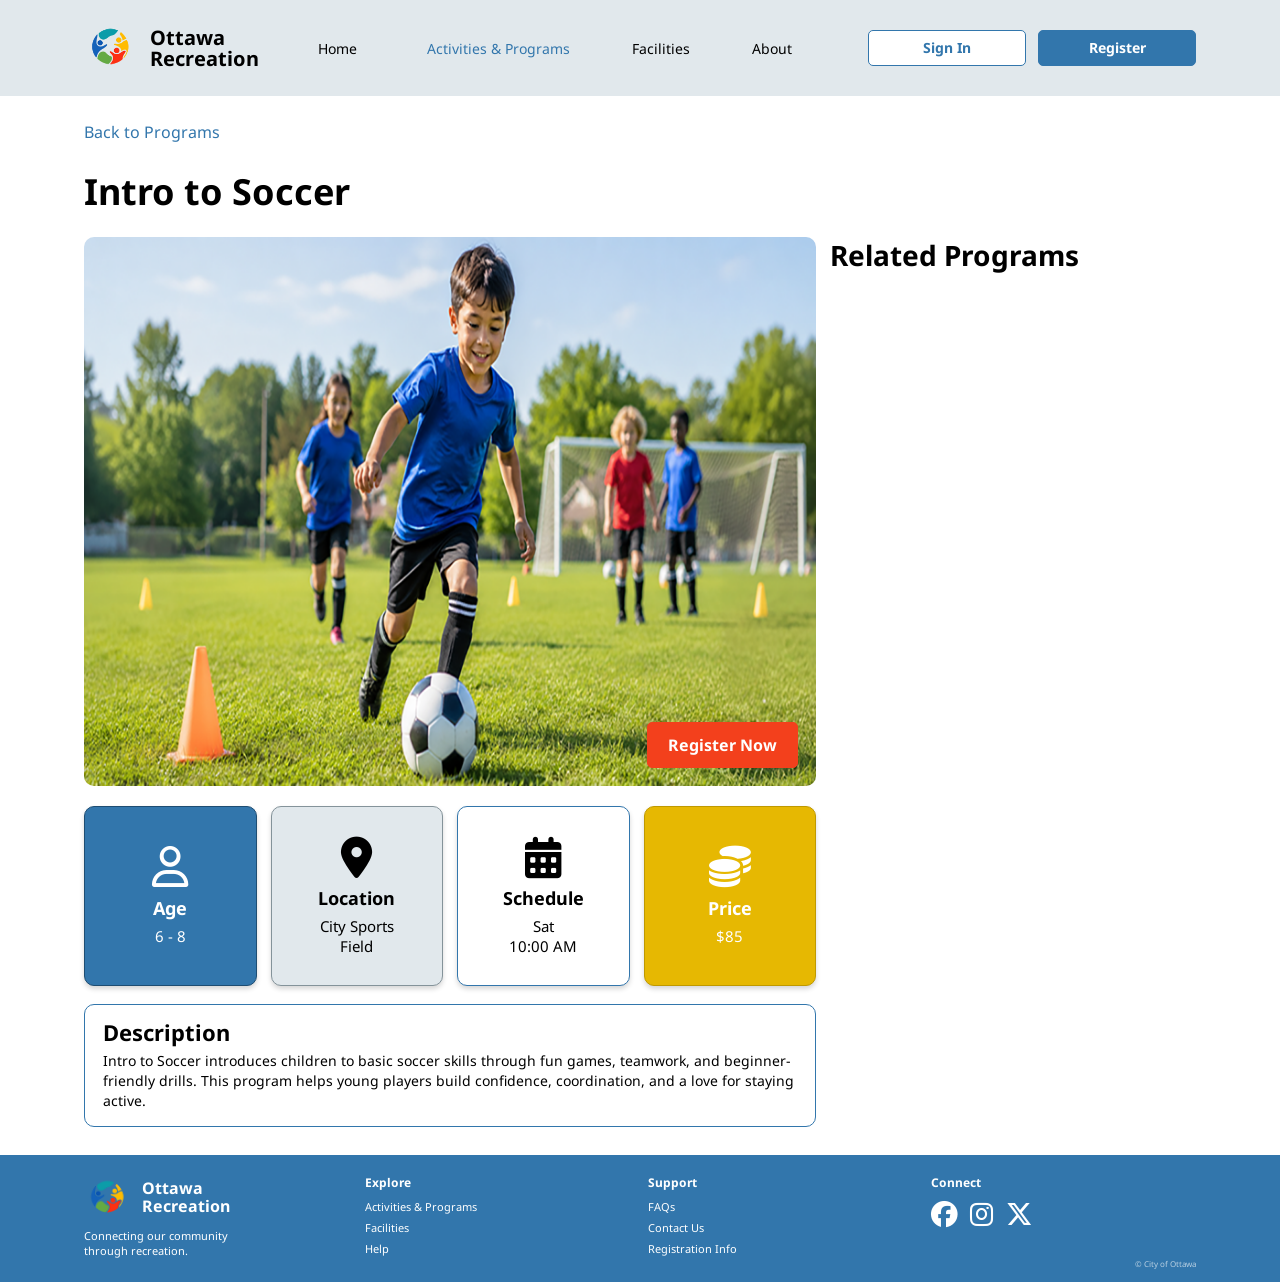
==== commit 9d627cff: "Render related programs from data, excluding current program" ====
--- a/program-details.html
+++ b/program-details.html
@@ -363,6 +363,8 @@
                 "
                 class="program-detail-hero-image"
                 alt="Children playing soccer outdoors"
+
+                id="program-image"
               >
 
               <a
@@ -400,7 +402,7 @@
                   ></i>
 
                   <h3>Age</h3>
-                  <p>6 - 8</p>
+                  <p id="program-age">6 - 8</p>
                 </article>
               </div>
 
@@ -415,7 +417,7 @@
 
                   <h3>Location</h3>
 
-                  <p>
+                  <p id="program-location">
                     City Sports<br>
                     Field
                   </p>
@@ -433,7 +435,7 @@
 
                   <h3>Schedule</h3>
 
-                  <p>
+                  <p id="program-schedule">
                     Sat<br>
                     10:00 AM
                   </p>
@@ -450,7 +452,7 @@
                   ></i>
 
                   <h3>Price</h3>
-                  <p>$85</p>
+                  <p id="program-price">$85</p>
                 </article>
               </div>
 
@@ -469,7 +471,7 @@
                 Description
               </h2>
 
-              <p>
+              <p id="program-description">
                 Intro to Soccer introduces children to basic soccer skills
                 through fun games, teamwork, and beginner-friendly drills.
                 This program helps young players build confidence,
@@ -506,199 +508,8 @@
           <div class="related-programs-scroll-shell">
             <div class="related-programs-list-mask">
 
-              <div class="row g-3">
-
-                <!-- Swim Lessons -->
-                <div class="col-6 col-md-12">
-
-                  <article class="card related-program-card h-100">
-
-                    <img
-                      src="images/swimming-small.png"
-                      srcset="
-                        images/swimming-small.png 400w,
-                        images/swimming-large.png 800w
-                      "
-                      sizes="
-                        (min-width: 768px) 30vw,
-                        50vw
-                      "
-                      class="card-img-top related-program-image"
-                      alt="Children attending a swimming lesson"
-                    >
-
-                    <div class="card-body">
-
-                      <div>
-                        <h3 class="card-title">
-                          Swim Lessons
-                        </h3>
-
-                        <p class="card-text">
-                          Build water confidence.
-                        </p>
-                      </div>
-
-                      <a
-                        class="related-program-arrow d-md-none"
-                        href="program-details.html"
-                        aria-label="View Swim Lessons program details"
-                      >
-                        <i
-                          class="fa-solid fa-chevron-right"
-                          aria-hidden="true"
-                        ></i>
-                      </a>
-
-                    </div>
-
-                  </article>
-                </div>
-
-
-                <!-- Youth Basketball -->
-                <div class="col-6 col-md-12">
-
-                  <article class="card related-program-card h-100">
-
-                    <img
-                      src="images/basketball-large.png"
-                      srcset="
-                        images/basketball-small.png 400w,
-                        images/basketball-large.png 800w
-                      "
-                      sizes="
-                        (min-width: 768px) 30vw,
-                        50vw
-                      "
-                      class="card-img-top related-program-image basketball-related-image"
-                      alt="Young people playing basketball in a gym"
-                    >
-
-                    <div class="card-body">
-
-                      <div>
-                        <h3 class="card-title">
-                          Youth Basketball
-                        </h3>
-
-                        <p class="card-text">
-                          Learn teamwork.
-                        </p>
-                      </div>
-
-                      <a
-                        class="related-program-arrow d-md-none"
-                        href="program-details.html"
-                        aria-label="View Youth Basketball program details"
-                      >
-                        <i
-                          class="fa-solid fa-chevron-right"
-                          aria-hidden="true"
-                        ></i>
-                      </a>
-
-                    </div>
-
-                  </article>
-                </div>
-
-
-                <!-- Dance - tablet and desktop -->
-                <div class="col-md-12 d-none d-md-block">
-
-                  <article class="card related-program-card h-100">
-
-                    <img
-                      src="images/dance-small.png"
-                      srcset="
-                        images/dance-small.png 400w,
-                        images/dance-large.png 800w
-                      "
-                      sizes="30vw"
-                      class="card-img-top related-program-image"
-                      alt="Older adults participating in a dance class"
-                    >
-
-                    <div class="card-body">
-
-                      <div>
-                        <h3 class="card-title">
-                          Dance
-                        </h3>
-
-                        <p class="card-text">
-                          Move, connect, and have fun.
-                        </p>
-                      </div>
-
-                    </div>
-
-                  </article>
-                </div>
-
-
-                <!-- Yoga - tablet and desktop -->
-                <div class="col-md-12 d-none d-md-block">
-
-                  <article class="card related-program-card h-100">
-
-                    <img
-                      src="images/yoga-small.png"
-                      srcset="
-                        images/yoga-small.png 400w,
-                        images/yoga-large.png 800w
-                      "
-                      sizes="30vw"
-                      class="card-img-top related-program-image"
-                      alt="People participating in a yoga class"
-                    >
-
-                    <div class="card-body">
-
-                      <div>
-                        <h3 class="card-title">
-                          Yoga
-                        </h3>
-
-                        <p class="card-text">
-                          Stretch, breathe, and relax.
-                        </p>
-                      </div>
-
-                    </div>
-
-                  </article>
-                </div>
-
-                <!-- Fitness -->
-                <div class="col-md-12 d-none d-md-block">
-                  <article class="card related-program-card">
-                    <img
-                      src="images/fitness-small.png"
-                      srcset="
-                        images/fitness-small.png 400w,
-                        images/fitness-large.png 800w
-                      "
-                      sizes="30vw"
-                      class="card-img-top related-program-image"
-                      alt="People exercising in a fitness class"
-                    >
-                    <div class="card-body">
-                      <div>
-                        <h3 class="card-title">
-                          Fitness
-                        </h3>
-
-                        <p class="card-text">
-                          Build strength and stay active.
-                        </p>
-                      </div>
-
-                    </div>
-                  </article>
-                </div>
-
+              <div class="row g-3" id="related-program-list">
+                <!-- Related program cards are rendered by js/program-details.js -->
               </div>
             </div>
         
@@ -870,6 +681,11 @@
     src="https://cdn.jsdelivr.net/npm/bootstrap@5.3.3/dist/js/bootstrap.bundle.min.js"
   ></script>
 
-  </body>
+  <!-- Program data and page script -->
+  <script src="js/programs-data.js"></script>
+  <script src="js/program-details.js"></script>
+
+
+</body>
 
 </html>
